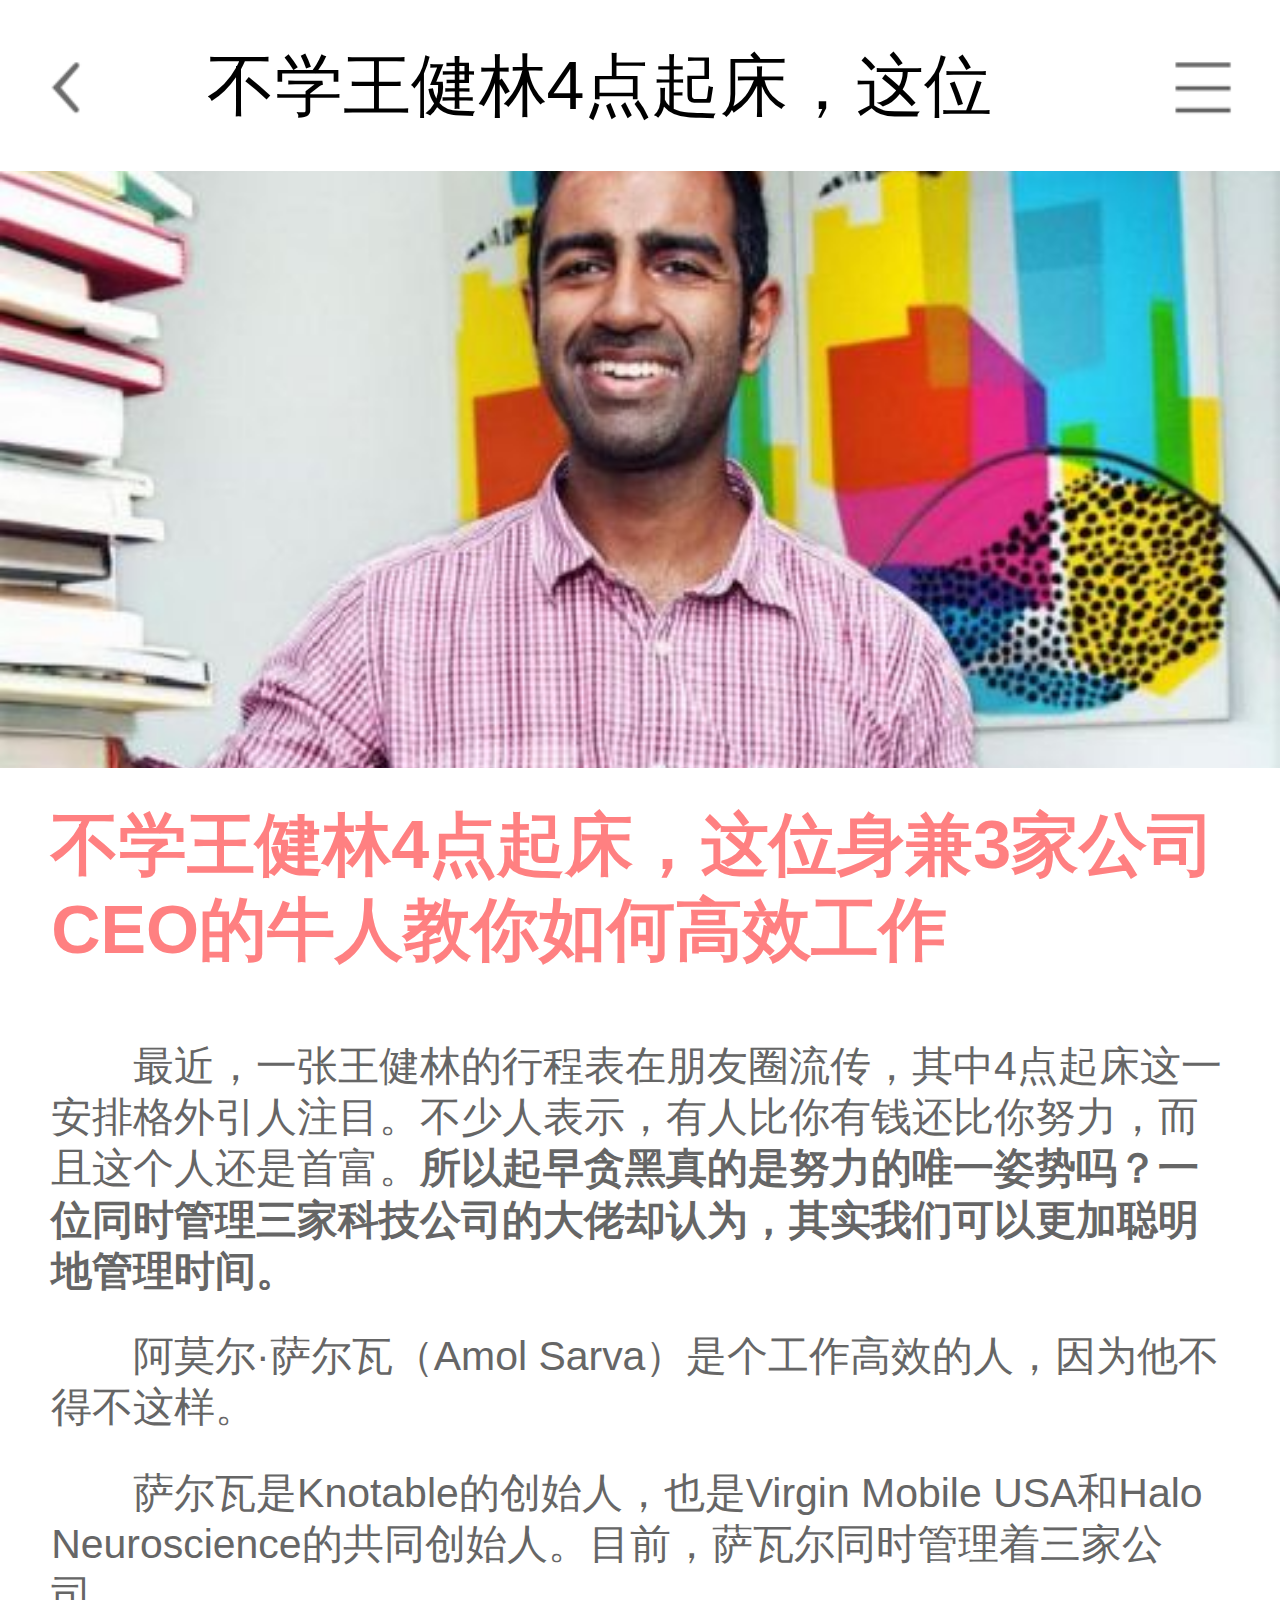
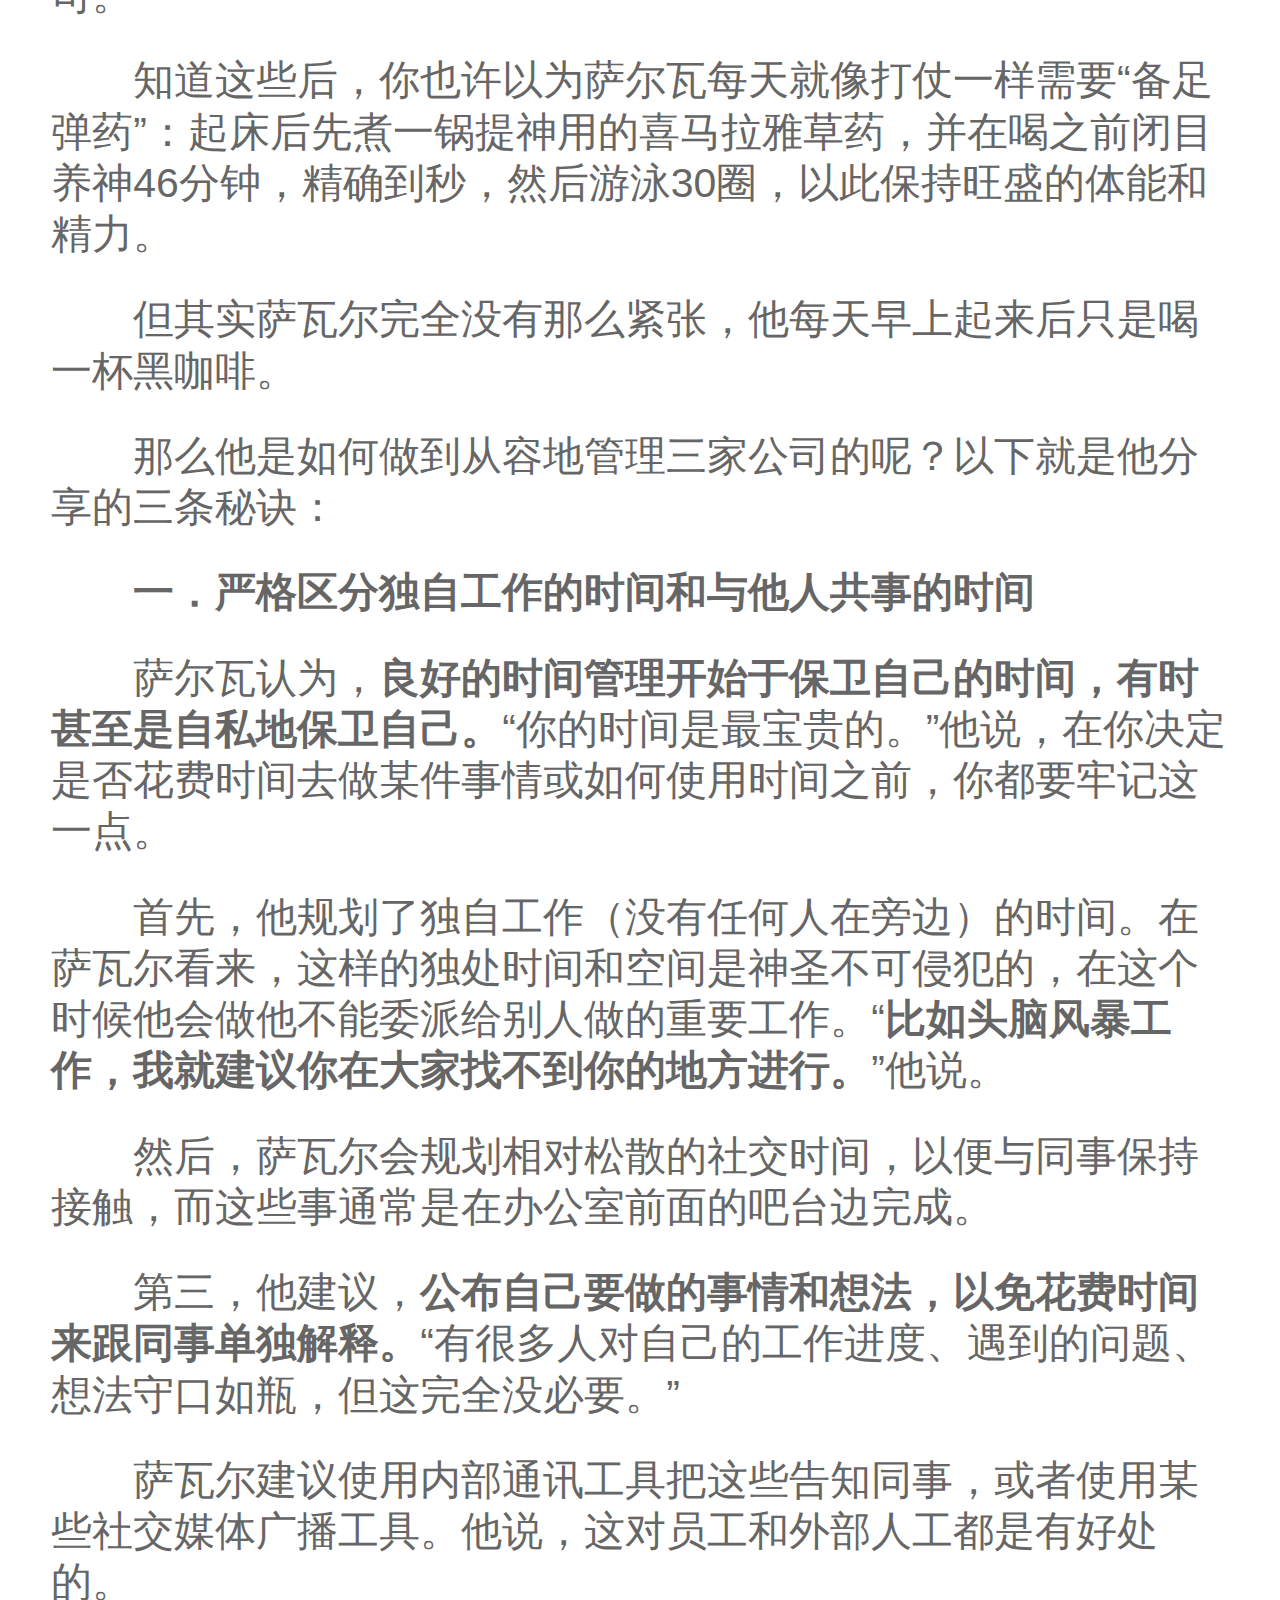
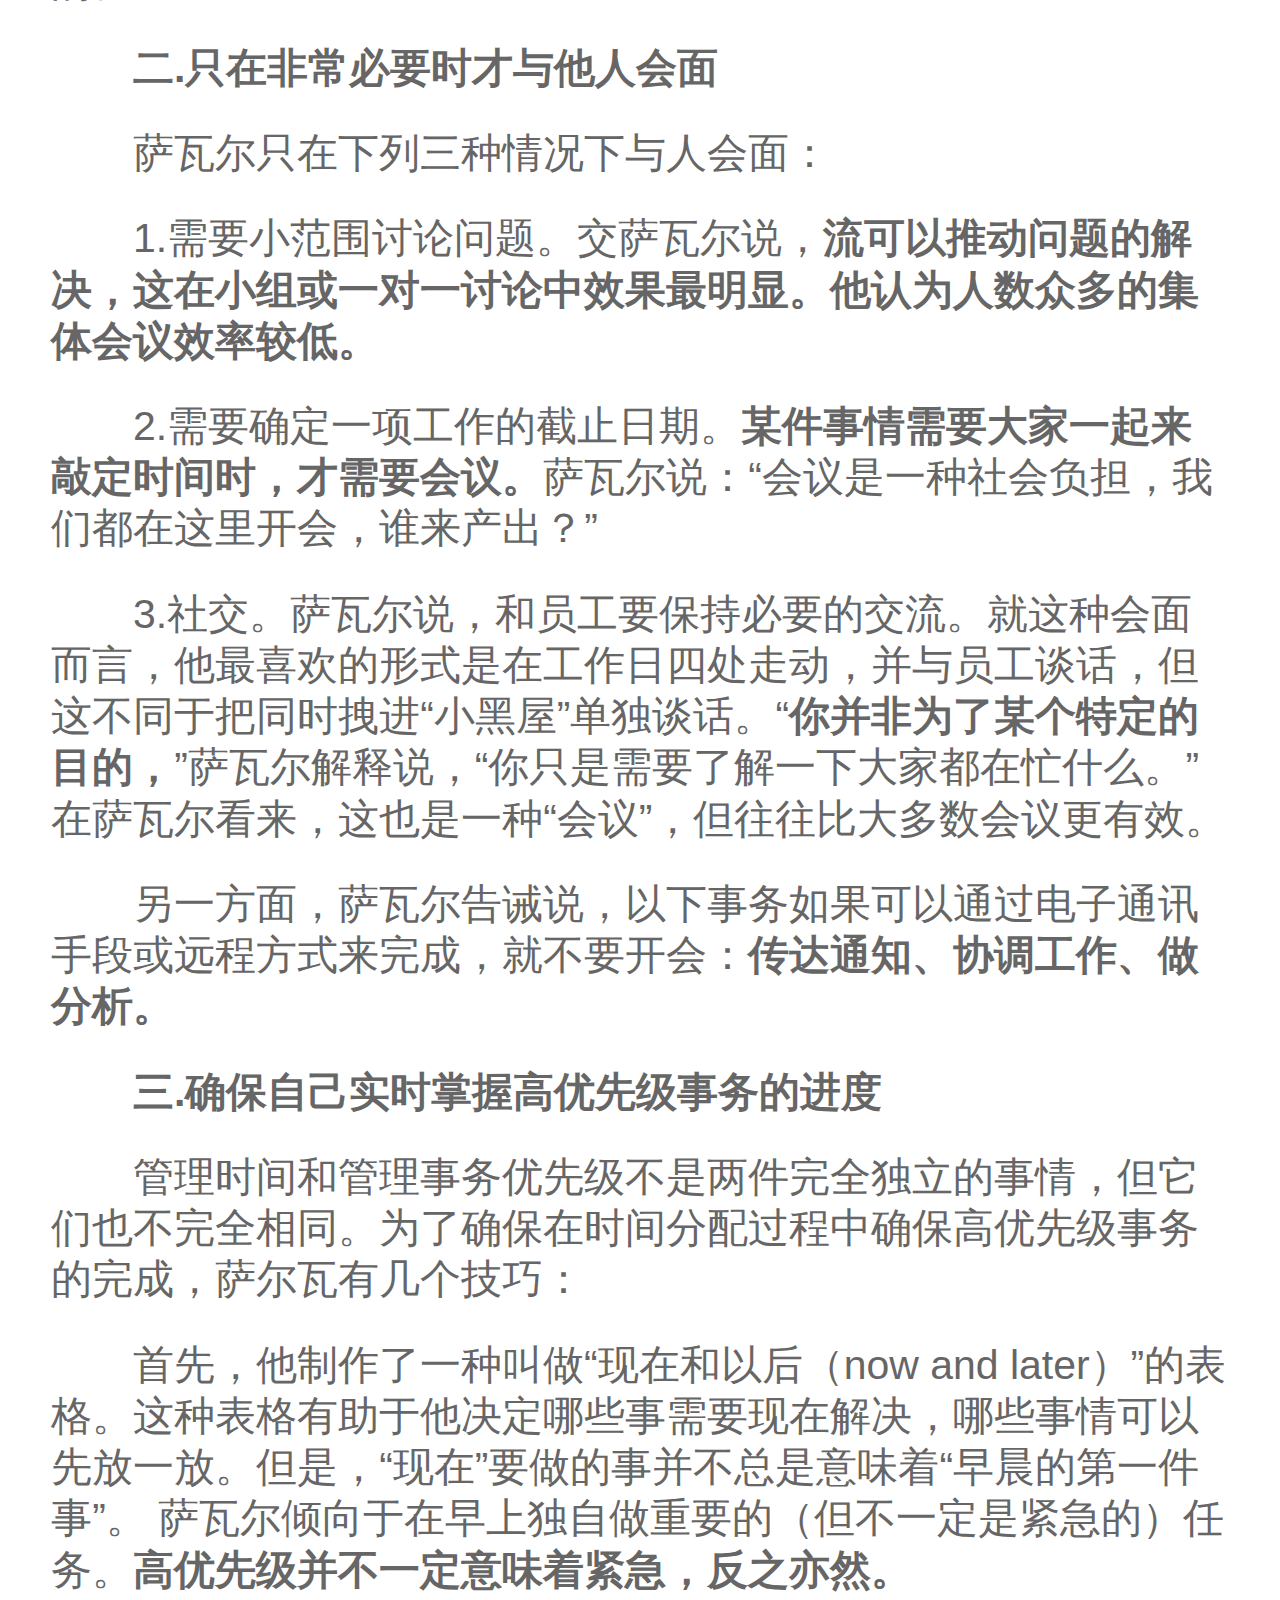
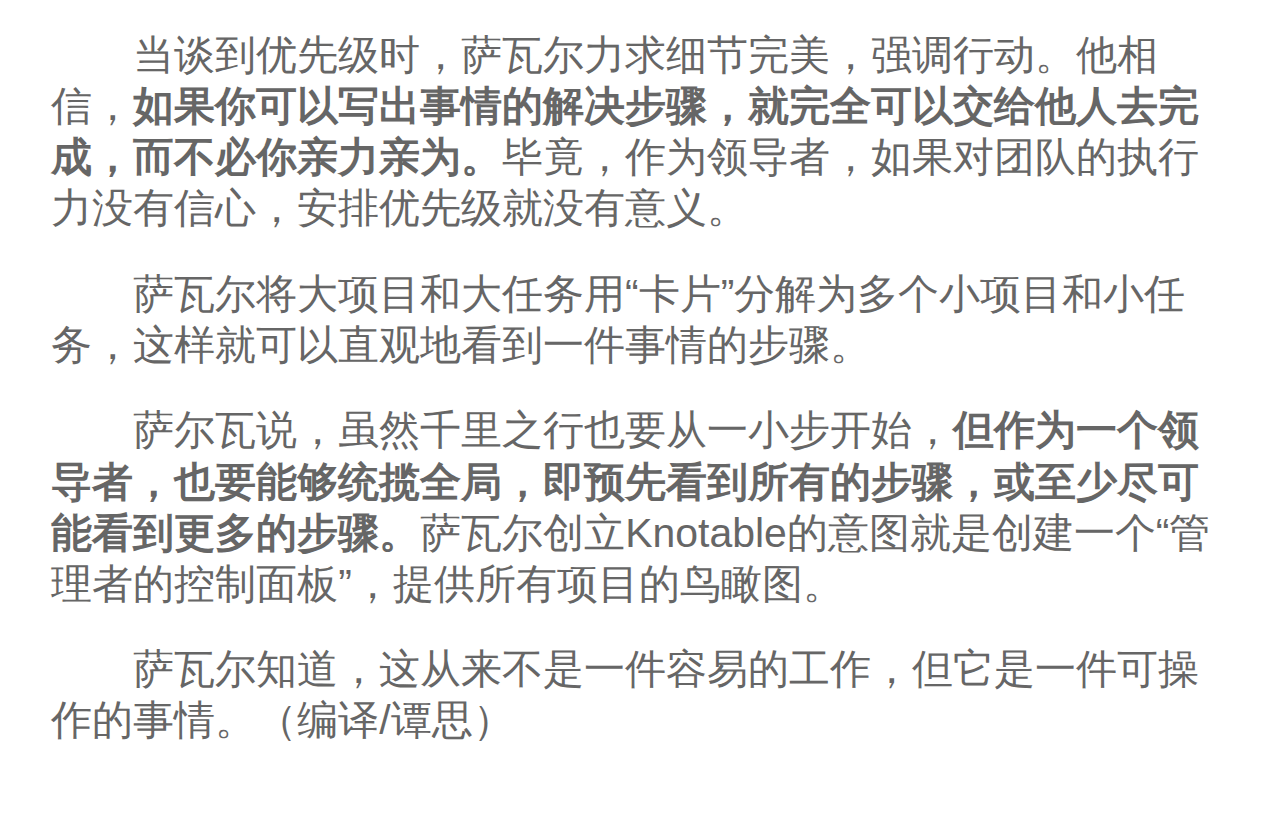
==== content.html @ 4c13432f "'news'" ====
<!DOCTYPE html>
<html lang="en">
<head>
    <meta charset="UTF-8">
    <meta name="viewport" content="initial-scale=1.0, maximum-scale=1.0, user-scalable=no" />
    <link rel="shortcut icon" href="img/favicon.png">
    <link rel="stylesheet" href="css/swiper.min.css">
    <link rel="stylesheet" href="css/animate.css">
    <link rel="stylesheet" href="css/index.css">
    <script src="js/jquery.js"></script>
    <script src="js/swiper.jquery.js"></script>
    <script src="js/swiper.animate1.0.2.min.js"></script>
    <script src="js/index.js"></script>
    <title>News-APP</title>
</head>
<body>
    <div class="content">
        <div class="title">
            <div class="back"><a href="news.html"></a></div>
            <p>不学王健林4点起床，这位身兼3家公司CEO的牛人教你如何高效工作</p>
            <div class="nav"></div>
        </div>
        <div class="img"></div>
        <div class="head">
            不学王健林4点起床，这位身兼3家公司CEO的牛人教你如何高效工作
        </div>
        <div class="word">
            <p>最近，一张王健林的行程表在朋友圈流传，其中4点起床这一安排格外引人注目。不少人表示，有人比你有钱还比你努力，而且这个人还是首富。<b>所以起早贪黑真的是努力的唯一姿势吗？一位同时管理三家科技公司的大佬却认为，其实我们可以更加聪明地管理时间。</b></p>
            <p>阿莫尔·萨尔瓦（Amol Sarva）是个工作高效的人，因为他不得不这样。</p>
            <p>萨尔瓦是Knotable的创始人，也是Virgin Mobile USA和Halo Neuroscience的共同创始人。目前，萨瓦尔同时管理着三家公司。</p>
            <p>知道这些后，你也许以为萨尔瓦每天就像打仗一样需要“备足弹药”：起床后先煮一锅提神用的喜马拉雅草药，并在喝之前闭目养神46分钟，精确到秒，然后游泳30圈，以此保持旺盛的体能和精力。</p>
            <p>但其实萨瓦尔完全没有那么紧张，他每天早上起来后只是喝一杯黑咖啡。</p>
            <p>那么他是如何做到从容地管理三家公司的呢？以下就是他分享的三条秘诀：</p>
            <p><b>一．严格区分独自工作的时间和与他人共事的时间</b></p>
            <p>萨尔瓦认为，<b>良好的时间管理开始于保卫自己的时间，有时甚至是自私地保卫自己。</b>“你的时间是最宝贵的。”他说，在你决定是否花费时间去做某件事情或如何使用时间之前，你都要牢记这一点。</p>
            <p>首先，他规划了独自工作（没有任何人在旁边）的时间。在萨瓦尔看来，这样的独处时间和空间是神圣不可侵犯的，在这个时候他会做他不能委派给别人做的重要工作。“<b>比如头脑风暴工作，我就建议你在大家找不到你的地方进行。</b>”他说。</p>
            <p>然后，萨瓦尔会规划相对松散的社交时间，以便与同事保持接触，而这些事通常是在办公室前面的吧台边完成。</p>
            <p>第三，他建议，<b>公布自己要做的事情和想法，以免花费时间来跟同事单独解释。</b>“有很多人对自己的工作进度、遇到的问题、想法守口如瓶，但这完全没必要。”</p>
            <p>萨瓦尔建议使用内部通讯工具把这些告知同事，或者使用某些社交媒体广播工具。他说，这对员工和外部人工都是有好处的。</p>
            <p><b>二.只在非常必要时才与他人会面</b></p>
            <p>萨瓦尔只在下列三种情况下与人会面：</p>
            <p>1.需要小范围讨论问题。交萨瓦尔说，<b>流可以推动问题的解决，这在小组或一对一讨论中效果最明显。他认为人数众多的集体会议效率较低。</b></p>
            <p>2.需要确定一项工作的截止日期。<b>某件事情需要大家一起来敲定时间时，才需要会议。</b>萨瓦尔说：“会议是一种社会负担，我们都在这里开会，谁来产出？”</p>
            <p>3.社交。萨瓦尔说，和员工要保持必要的交流。就这种会面而言，他最喜欢的形式是在工作日四处走动，并与员工谈话，但这不同于把同时拽进“小黑屋”单独谈话。“<b>你并非为了某个特定的目的，</b>”萨瓦尔解释说，“你只是需要了解一下大家都在忙什么。”在萨瓦尔看来，这也是一种“会议”，但往往比大多数会议更有效。</p>
            <p>另一方面，萨瓦尔告诫说，以下事务如果可以通过电子通讯手段或远程方式来完成，就不要开会：<b>传达通知、协调工作、做分析。</b></p>
            <p><b>三.确保自己实时掌握高优先级事务的进度</b></p>
            <p>管理时间和管理事务优先级不是两件完全独立的事情，但它们也不完全相同。为了确保在时间分配过程中确保高优先级事务的完成，萨尔瓦有几个技巧：</p>
            <p>首先，他制作了一种叫做“现在和以后（now and later）”的表格。这种表格有助于他决定哪些事需要现在解决，哪些事情可以先放一放。但是，“现在”要做的事并不总是意味着“早晨的第一件事”。 萨瓦尔倾向于在早上独自做重要的（但不一定是紧急的）任务。<b>高优先级并不一定意味着紧急，反之亦然。</b></p>
            <p>当谈到优先级时，萨瓦尔力求细节完美，强调行动。他相信，<b>如果你可以写出事情的解决步骤，就完全可以交给他人去完成，而不必你亲力亲为。</b>毕竟，作为领导者，如果对团队的执行力没有信心，安排优先级就没有意义。</p>
            <p>萨瓦尔将大项目和大任务用“卡片”分解为多个小项目和小任务，这样就可以直观地看到一件事情的步骤。</p>
            <p>萨尔瓦说，虽然千里之行也要从一小步开始，<b>但作为一个领导者，也要能够统揽全局，即预先看到所有的步骤，或至少尽可能看到更多的步骤。</b>萨瓦尔创立Knotable的意图就是创建一个“管理者的控制面板”，提供所有项目的鸟瞰图。</p>
            <p>萨瓦尔知道，这从来不是一件容易的工作，但它是一件可操作的事情。（编译/谭思）</p>
        </div>
    </div>
</body>
</html>
---- css/index.css ----
* {
  margin: 0;
  padding: 0;
  list-style: none;
  box-sizing: border-box;
  font-family: Helvetica; }

a {
  text-decoration: none;
  color: #ffffff; }

img {
  border: none; }

html, body {
  width: 100%;
  height: 100%; }

.swiper-container {
  width: 100%;
  height: 100%; }

.swiper-wrapper .swiper-slide:nth-child(1) {
  background-image: url("../img/flash/back1.png");
  background-size: cover;
  background-repeat: no-repeat; }
  .swiper-wrapper .swiper-slide:nth-child(1) .bg11 {
    width: 6.7rem;
    height: 7rem;
    margin: 2.8rem auto 0;
    background-image: url("../img/flash/11.png");
    background-size: cover;
    background-repeat: no-repeat; }

.swiper-wrapper .swiper-slide:nth-child(2) {
  background-image: url("../img/flash/back2.png");
  background-size: cover;
  background-repeat: no-repeat; }
  .swiper-wrapper .swiper-slide:nth-child(2) .bg11 {
    width: 6.9rem;
    height: 6.9rem;
    margin: 2.8rem auto 0;
    background-image: url("../img/flash/22.png");
    background-size: cover;
    background-repeat: no-repeat; }

.swiper-wrapper .swiper-slide:nth-child(3) {
  background-image: url("../img/flash/back3.png");
  background-size: cover;
  background-repeat: no-repeat; }
  .swiper-wrapper .swiper-slide:nth-child(3) .bg11 {
    width: 6.9rem;
    height: 6.9rem;
    margin: 2.8rem auto 0;
    background-image: url("../img/flash/33.png");
    background-size: cover;
    background-repeat: no-repeat; }

.swiper-wrapper .swiper-slide:nth-child(4) {
  background-image: url("../img/flash/back4.png");
  background-size: cover;
  background-repeat: no-repeat; }
  .swiper-wrapper .swiper-slide:nth-child(4) .bg11 {
    width: 6.9rem;
    height: 6.9rem;
    margin: 2.8rem auto 0;
    background-image: url("../img/flash/44.png");
    background-size: cover;
    background-repeat: no-repeat; }

.swiper-wrapper .swiper-slide:nth-child(5) {
  background-image: url("../img/flash/back5.png");
  background-size: cover;
  background-repeat: no-repeat; }
  .swiper-wrapper .swiper-slide:nth-child(5) .bg11 {
    width: 6.3rem;
    height: 5.9rem;
    margin: 1.8rem auto 0;
    background-image: url("../img/flash/55.png");
    background-size: cover;
    background-repeat: no-repeat; }
  .swiper-wrapper .swiper-slide:nth-child(5) .word {
    width: 3.1rem;
    height: 1.1rem;
    margin: 2.5rem auto 0;
    background-image: url("../img/flash/login.png");
    background-size: cover;
    background-repeat: no-repeat; }
    .swiper-wrapper .swiper-slide:nth-child(5) .word a {
      width: 100%;
      height: 100%;
      display: block; }

.swiper-wrapper .swiper-slide .word {
  width: 100%;
  height: 1.5rem;
  margin: 0.7rem auto 0;
  display: flex;
  font-size: 0.6rem;
  font-weight: bolder;
  font-style: italic;
  color: #ffffff;
  justify-content: space-around; }
  .swiper-wrapper .swiper-slide .word .word1 {
    align-self: flex-start; }
  .swiper-wrapper .swiper-slide .word .word2 {
    align-self: flex-end; }

.login {
  width: 100%;
  height: 100%;
  position: absolute;
  background-image: url("../img/login/login.png");
  background-size: cover;
  background-repeat: no-repeat; }
  .login .input {
    width: 4.6rem;
    height: 2.2rem;
    margin: 5.6rem auto 0; }
    .login .input input {
      font-size: 0.4rem;
      color: #ffffff;
      text-align: center;
      line-height: 0.8rem;
      border: none;
      outline: none;
      background-color: transparent; }
  .login a {
    display: block;
    width: 2.5rem;
    height: 1rem;
    margin: 0.5rem auto 0;
    background-image: url("../img/login/loginbtn.png");
    background-size: contain;
    background-repeat: no-repeat; }

.list {
  width: 100%;
  height: 100%;
  position: absolute;
  background-color: #efefef; }
  .list h2 {
    width: 100%;
    height: 1rem;
    background-color: #fafafa;
    border-bottom: 0.01rem solid #dcdcde;
    color: #000000;
    text-align: center;
    font-size: 0.5rem;
    line-height: 1rem; }
  .list .input {
    width: 100%;
    height: 1rem;
    display: flex;
    justify-content: space-around;
    align-items: center; }
    .list .input .search {
      width: 6.3rem;
      height: 0.75rem;
      background-color: #ffffff;
      border-radius: 0.1rem;
      display: flex;
      justify-content: flex-start;
      align-items: center; }
      .list .input .search .magnifier {
        width: 0.4rem;
        height: 0.4rem;
        margin-left: 0.1rem;
        background-image: url("../img/list/magnifier.png");
        background-size: cover;
        background-repeat: no-repeat;
        cursor: pointer; }
      .list .input .search input {
        width: 92%;
        font-size: 0.3rem;
        line-height: 0.75rem;
        border: none;
        outline: none;
        background-color: transparent; }
    .list .input .cancel {
      width: 0.4rem;
      height: 0.4rem;
      background-image: url("../img/list/cancel.png");
      background-size: cover;
      background-repeat: no-repeat;
      cursor: pointer; }
  .list .new {
    width: 100%;
    display: flex;
    justify-content: space-between;
    flex-wrap: wrap;
    align-content: center; }
    .list .new div {
      width: 3.66rem;
      height: 3.66rem;
      margin-bottom: 0.15rem; }
      .list .new div a {
        display: block;
        width: 100%;
        height: 100%; }
    .list .new .news1 {
      background-image: url("../img/list/1.png");
      background-size: cover;
      background-repeat: no-repeat; }
    .list .new .news2 {
      background-image: url("../img/list/2.png");
      background-size: cover;
      background-repeat: no-repeat; }
    .list .new .news3 {
      background-image: url("../img/list/3.png");
      background-size: cover;
      background-repeat: no-repeat; }
    .list .new .news4 {
      background-image: url("../img/list/4.png");
      background-size: cover;
      background-repeat: no-repeat; }
    .list .new .news5 {
      background-image: url("../img/list/5.png");
      background-size: cover;
      background-repeat: no-repeat; }
    .list .new .news6 {
      background-image: url("../img/list/6.png");
      background-size: cover;
      background-repeat: no-repeat; }

.news {
  width: 100%;
  position: absolute;
  background-color: #efefef; }
  .news .title {
    width: 100%;
    height: 1rem;
    background-color: #38373c;
    display: flex;
    justify-content: space-between;
    align-items: center;
    padding: 0.2rem; }
    .news .title .back {
      width: 1.5rem;
      height: 0.6rem;
      background-image: url("../img/news/back.png");
      background-size: cover;
      background-position: center;
      background-repeat: no-repeat; }
      .news .title .back a {
        width: 100%;
        height: 100%;
        display: block; }
    .news .title p {
      font-size: 0.5rem;
      line-height: 1rem;
      color: #ffffff; }
    .news .title .nav {
      width: 0.7rem;
      height: 0.4rem;
      background-image: url("../img/news/nav.png");
      background-size: cover;
      background-position: center;
      background-repeat: no-repeat; }
  .news .newslist {
    width: 100%;
    display: flex;
    flex-wrap: wrap;
    justify-content: center;
    align-items: center;
    padding: 0.25rem 0; }
    .news .newslist .newsItem {
      width: 7rem;
      height: 3.5rem;
      background-color: #ffffff;
      border-radius: 0.1rem;
      margin-bottom: 0.25rem;
      padding-top: 0.1rem;
      display: flex;
      flex-wrap: wrap;
      justify-content: center;
      align-items: center;
      position: relative; }
      .news .newslist .newsItem a {
        position: absolute;
        width: 100%;
        height: 100%;
        display: block;
        z-index: 1; }
      .news .newslist .newsItem .img {
        width: 6.7rem;
        height: 2.7rem;
        position: relative;
        background-size: cover;
        background-position: center;
        background-repeat: no-repeat; }
        .news .newslist .newsItem .img .focus {
          height: 0.5rem;
          background-color: rgba(0, 0, 0, 0.8);
          color: #ffffff;
          font-size: 0.3rem;
          line-height: 0.5rem;
          position: absolute;
          right: 0;
          bottom: 0;
          padding: 0 0.2rem; }
      .news .newslist .newsItem .title {
        width: 100%;
        height: 0.5rem;
        padding: 0 0.2rem;
        display: flex;
        justify-content: space-between;
        align-items: center;
        flex-wrap: wrap;
        background-color: #ffffff; }
        .news .newslist .newsItem .title h3 {
          width: 90%;
          height: 0.5rem;
          line-height: 0.5rem;
          font-size: 0.3rem;
          color: #8f8f8f;
          font-weight: bold;
          overflow: hidden;
          align-self: center; }
        .news .newslist .newsItem .title .more {
          width: 0.3rem;
          height: 0.3rem;
          background-image: url("../img/news/more.png");
          background-size: cover;
          background-position: center;
          background-repeat: no-repeat; }
    .news .newslist .newsItem:nth-child(1) .img {
      background-image: url("../img/news/news1.png"); }
    .news .newslist .newsItem:nth-child(2) .img {
      background-image: url("../img/news/news2.png"); }
    .news .newslist .newsItem:nth-child(3) .img {
      background-image: url("../img/news/news3.png"); }
    .news .newslist .newsItem:nth-child(4) .img {
      background-image: url("../img/news/news4.jpg"); }

.content {
  width: 100%;
  position: absolute; }
  .content .title {
    width: 100%;
    height: 1rem;
    background-color: #ffffff;
    display: flex;
    justify-content: space-between;
    align-items: center;
    padding: 0.2rem; }
    .content .title .back {
      width: 0.45rem;
      height: 0.45rem;
      background-image: url("../img/contents/back.png");
      background-size: cover;
      background-position: center;
      background-repeat: no-repeat; }
      .content .title .back a {
        width: 100%;
        height: 100%;
        display: block; }
    .content .title p {
      width: 5rem;
      height: 1rem;
      font-size: 0.4rem;
      line-height: 1rem;
      color: #000000;
      overflow: hidden; }
    .content .title .nav {
      width: 0.53rem;
      height: 0.45rem;
      background-image: url("../img/contents/nav.png");
      background-size: cover;
      background-position: center;
      background-repeat: no-repeat; }
  .content .img {
    width: 100%;
    height: 3.5rem;
    background-image: url("../img/contents/title.jpg");
    background-size: cover;
    background-position: center;
    background-repeat: no-repeat; }
  .content .head {
    width: 100%;
    height: 1.4rem;
    padding: 0.2rem 0.3rem;
    line-height: 0.5rem;
    color: #ff8081;
    font-size: 0.4rem;
    font-weight: bolder;
    overflow: hidden; }
  .content .word {
    width: 100%;
    padding: 0.2rem 0.3rem;
    line-height: 0.3rem;
    color: #666666;
    font-size: 0.24rem; }
    .content .word p {
      text-indent: 2em;
      margin-bottom: 0.2rem; }
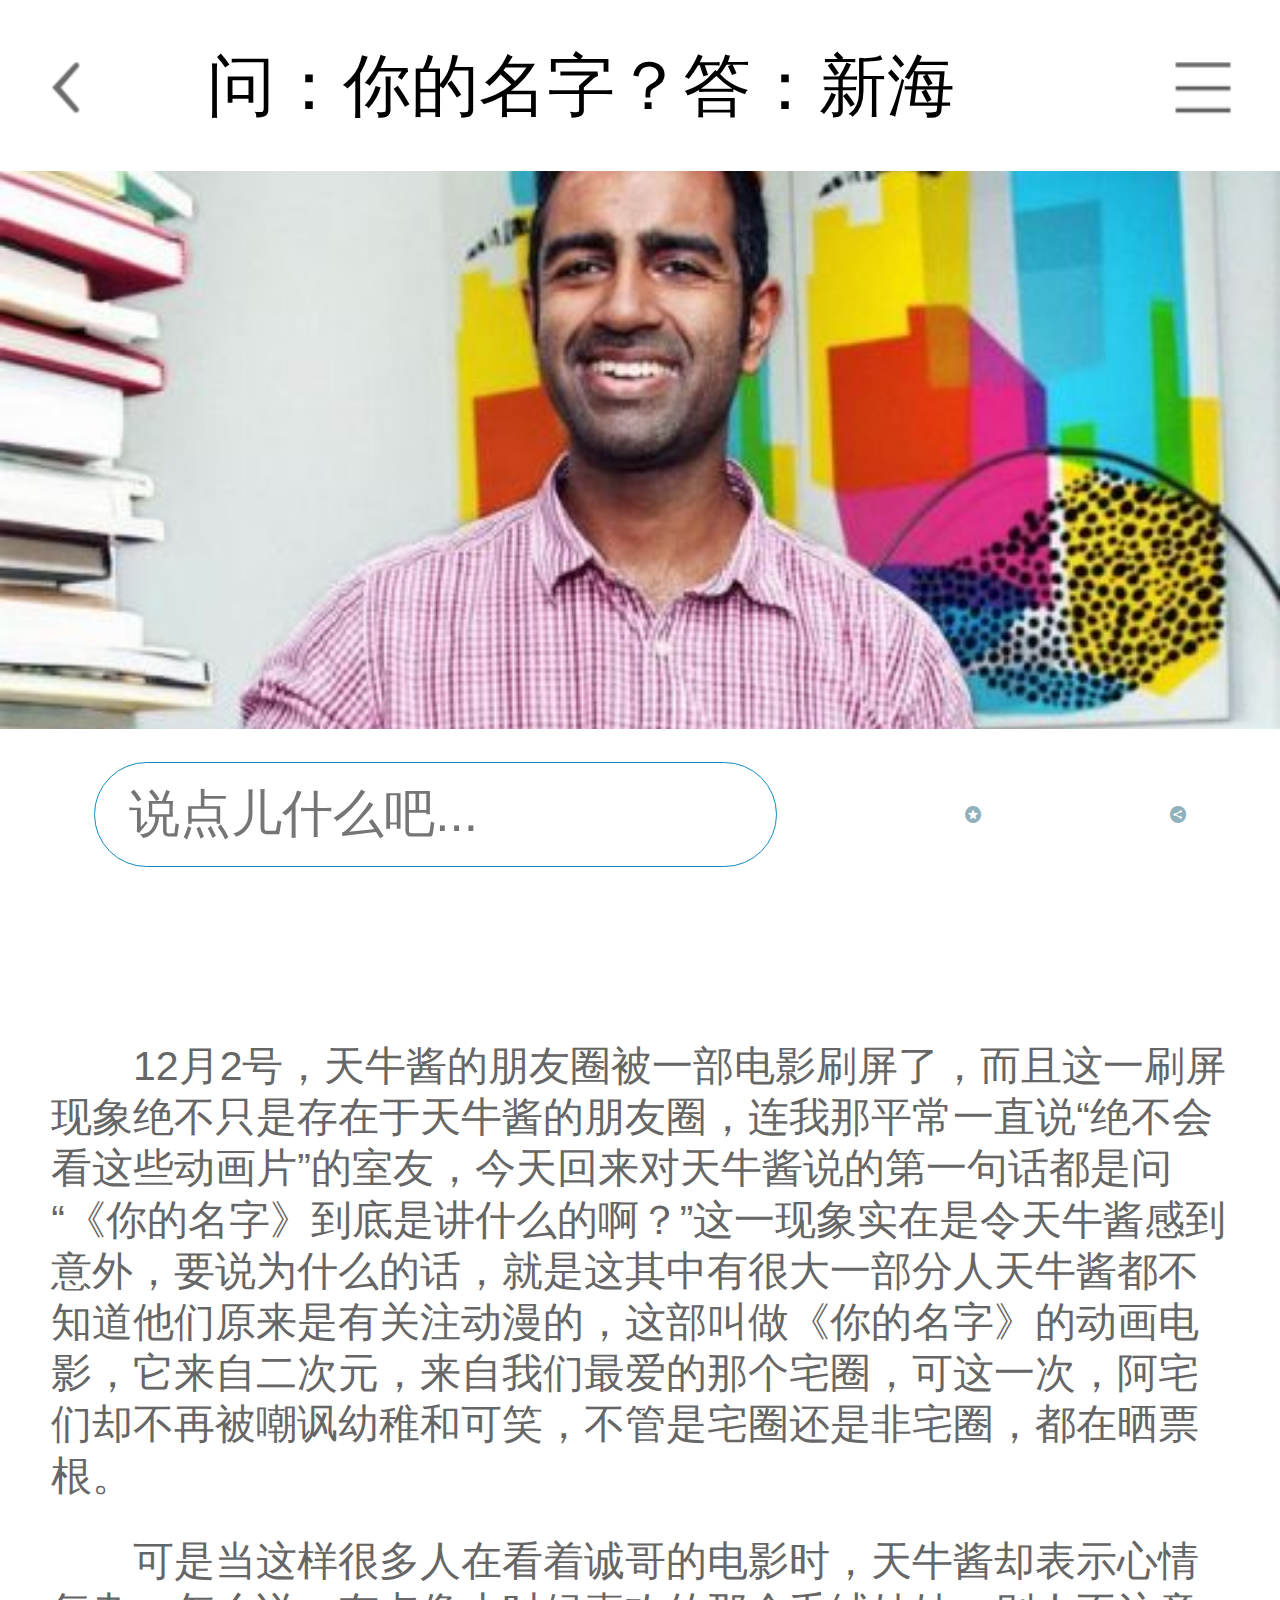
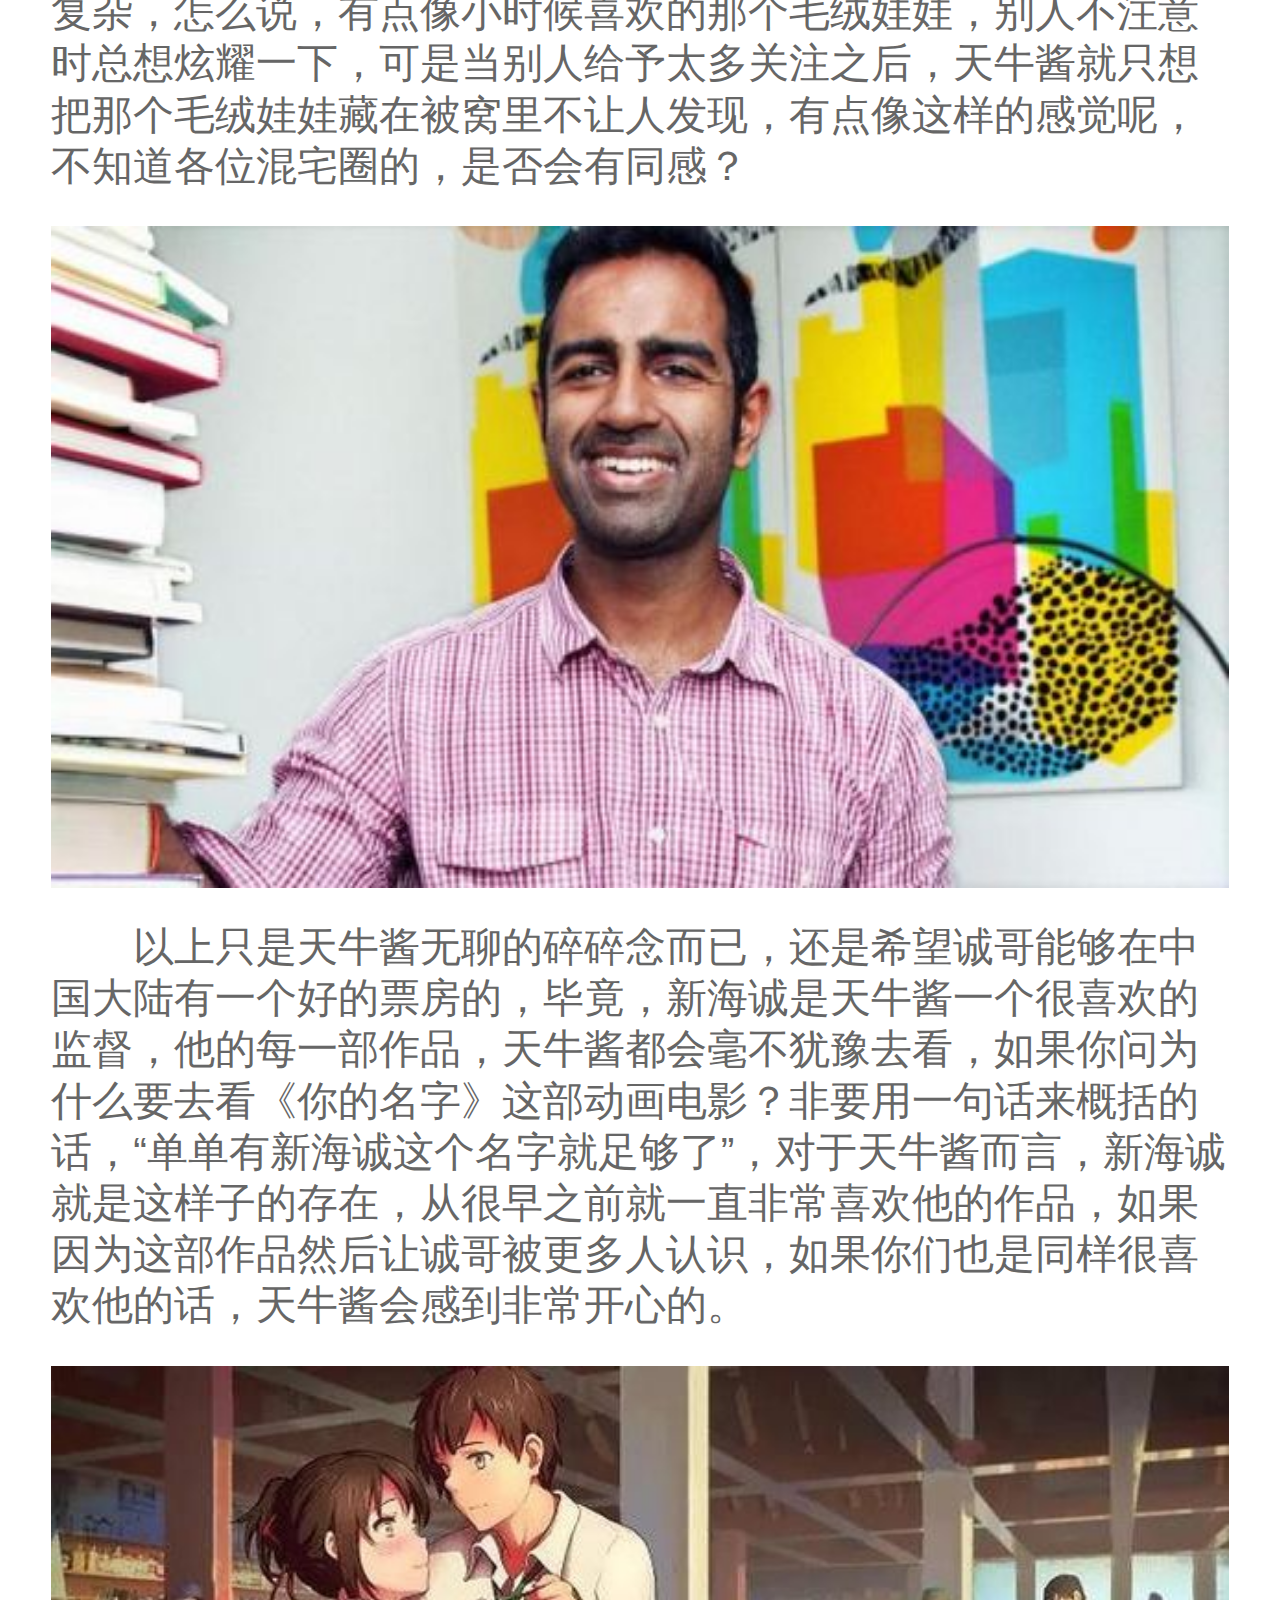
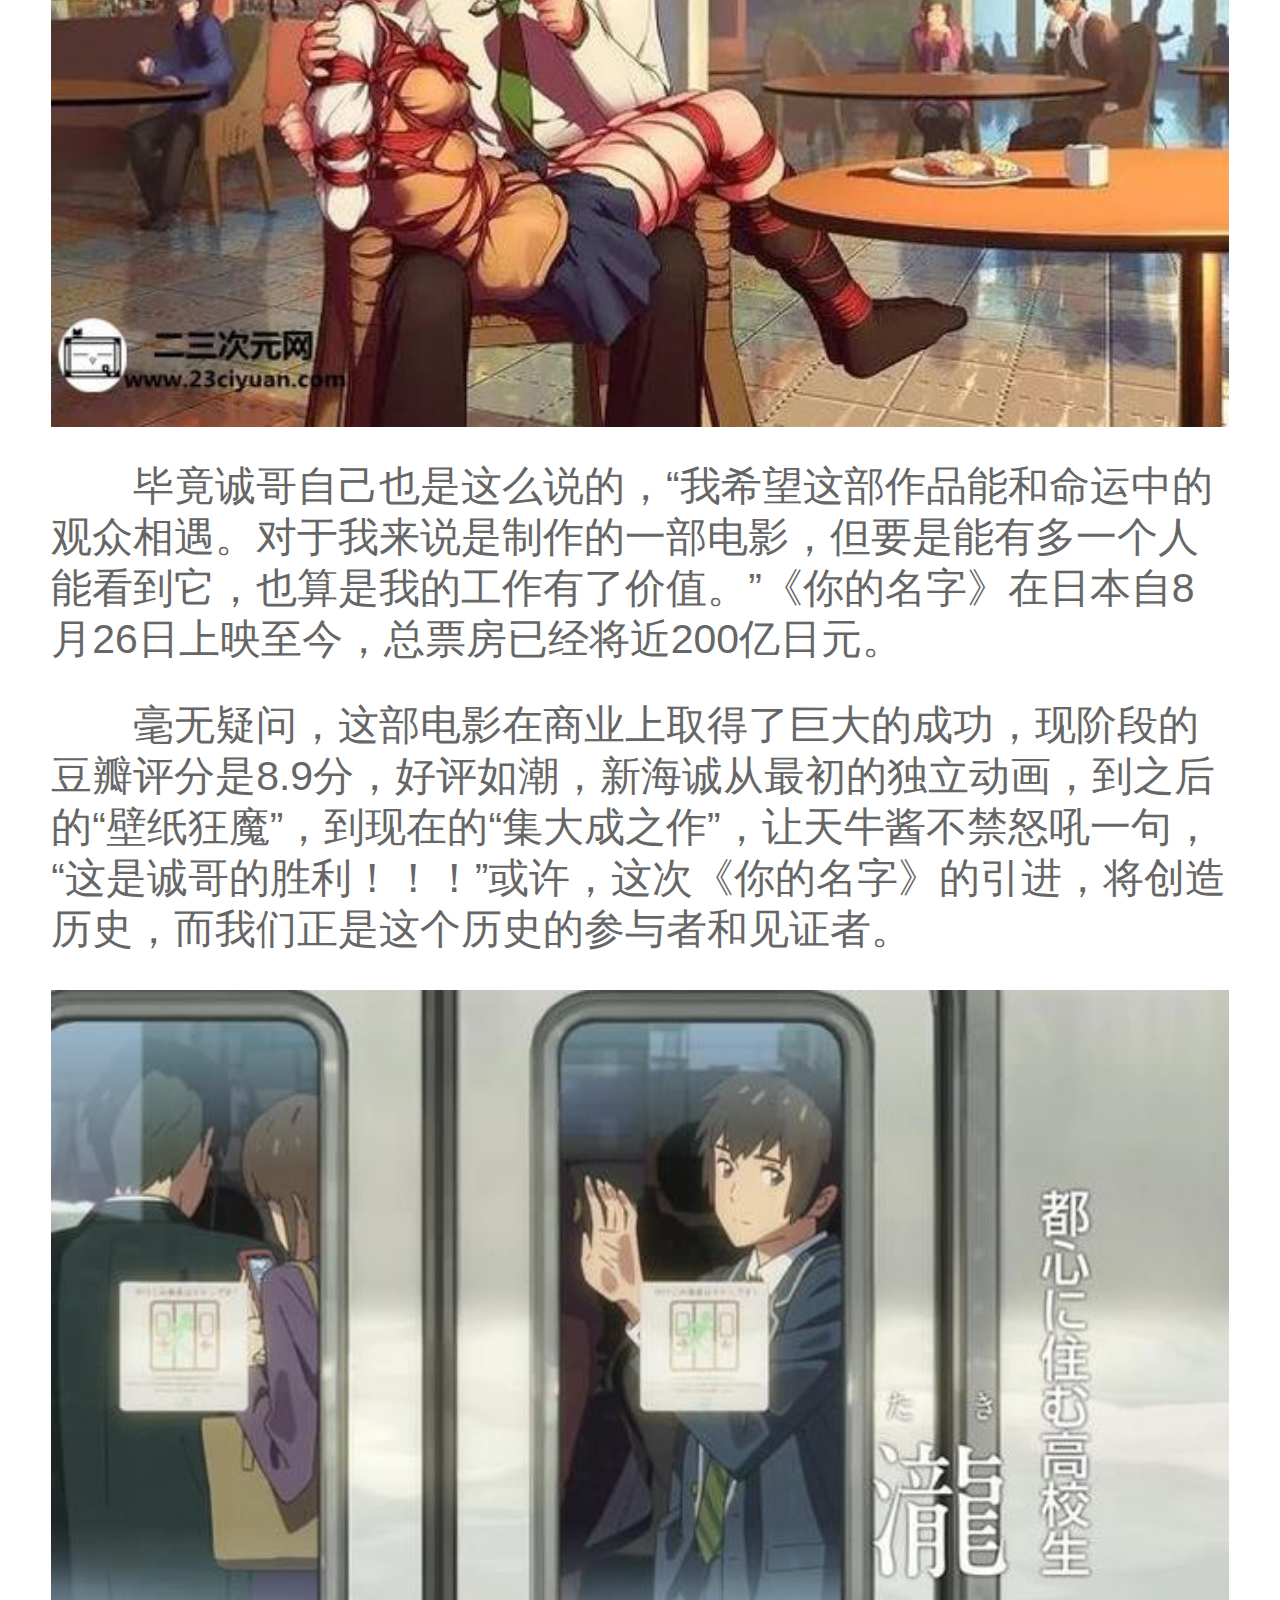
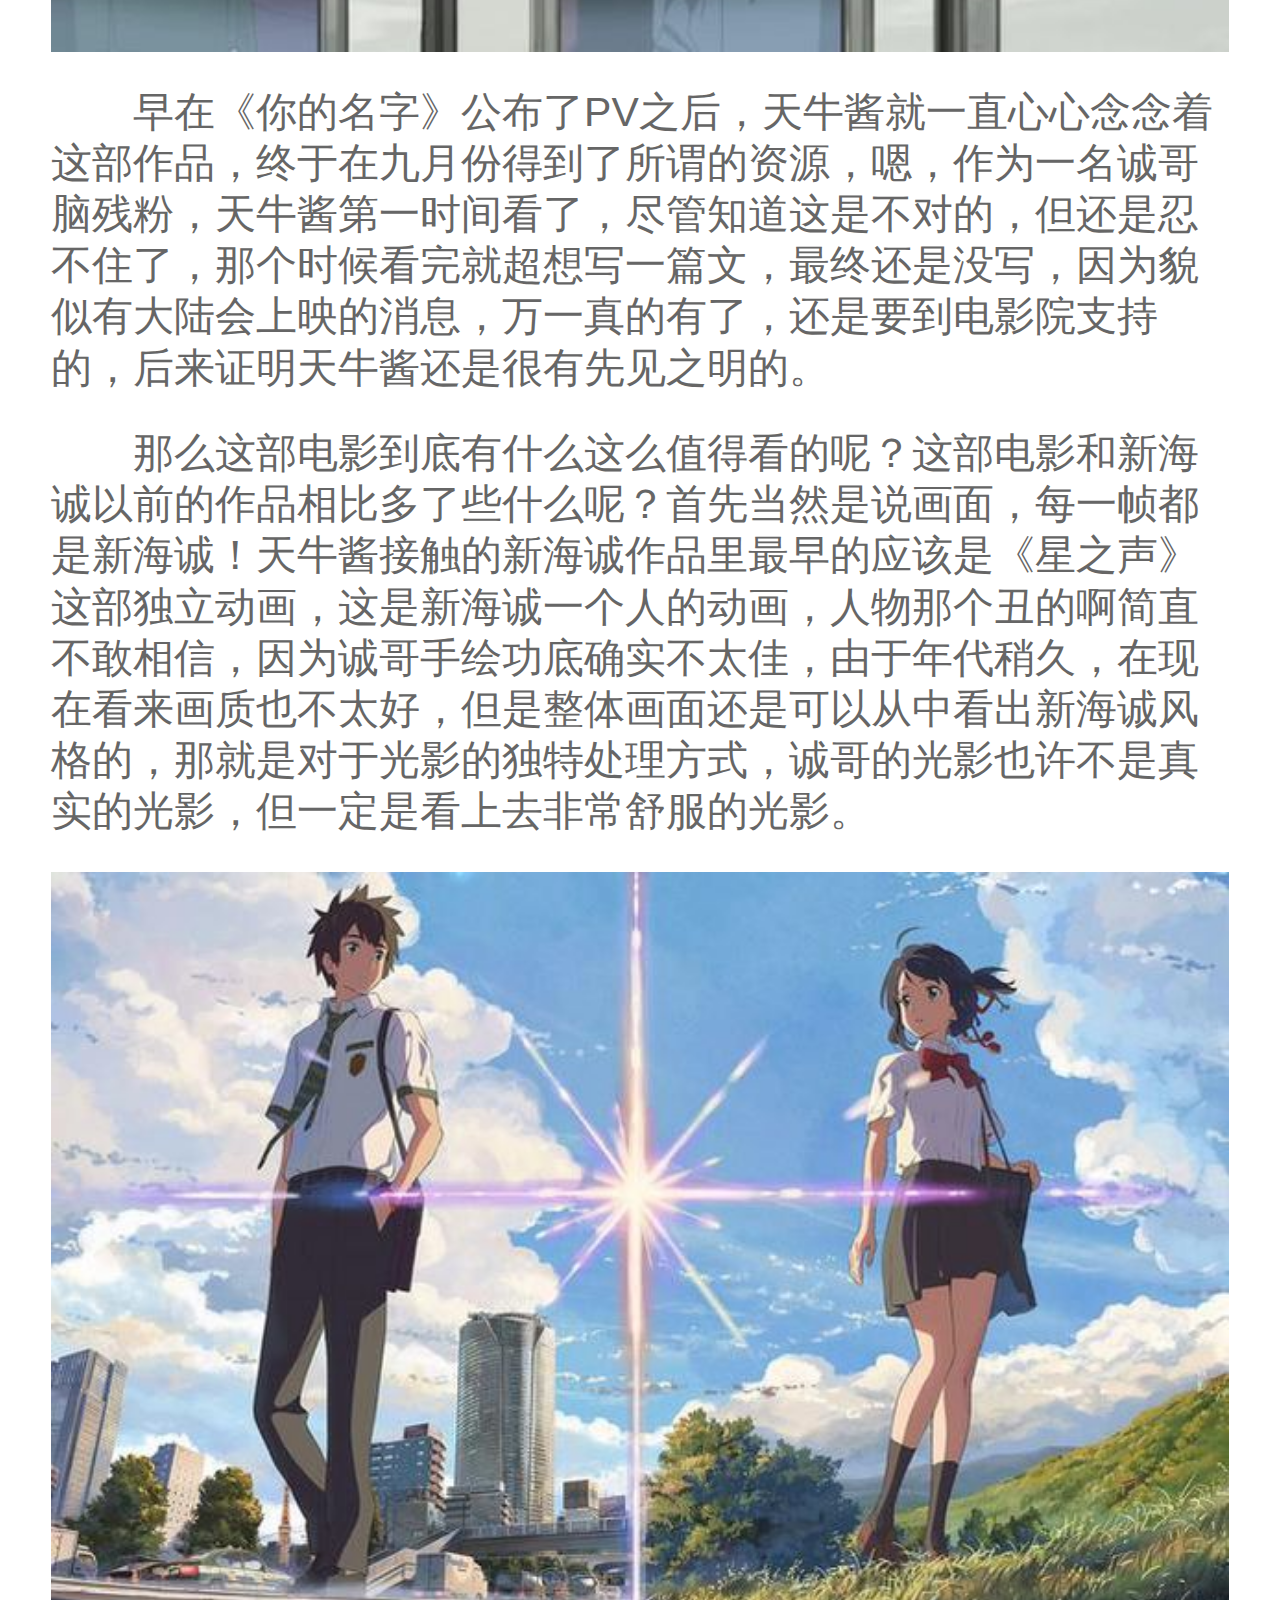
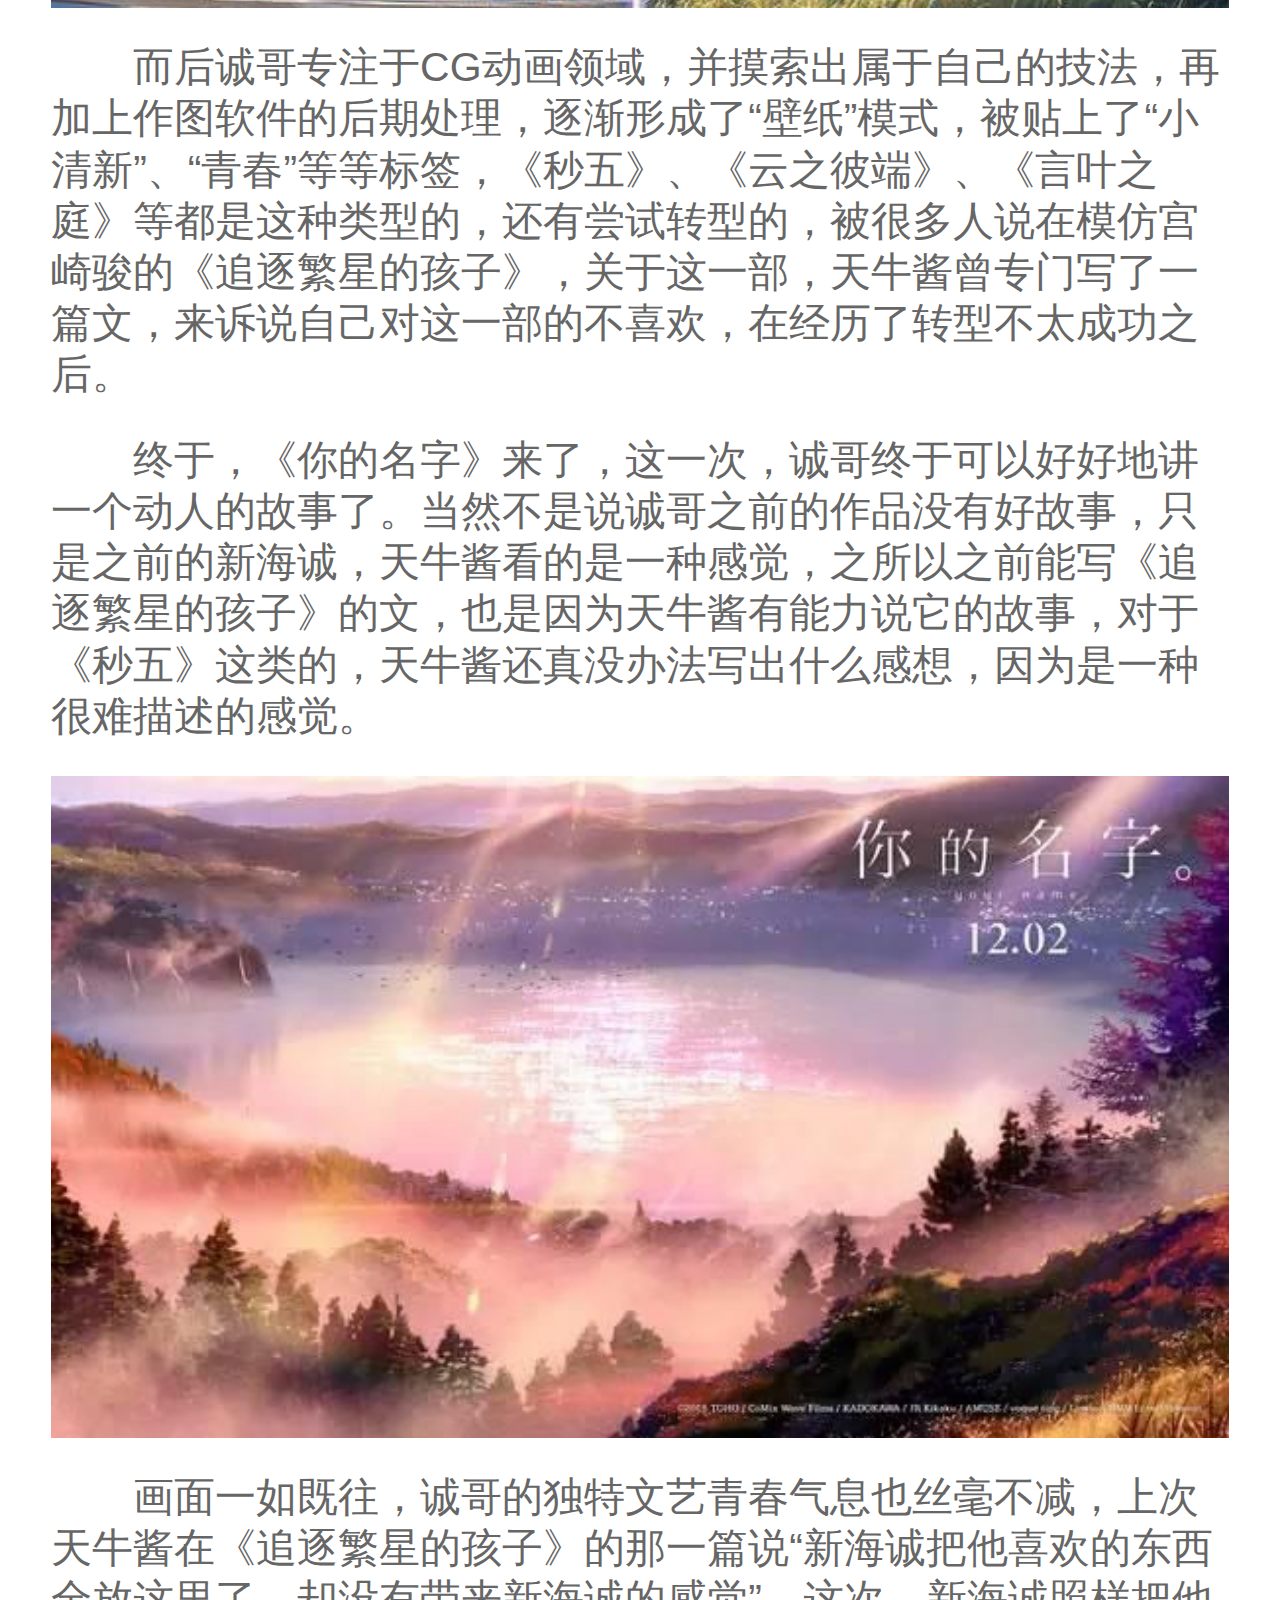
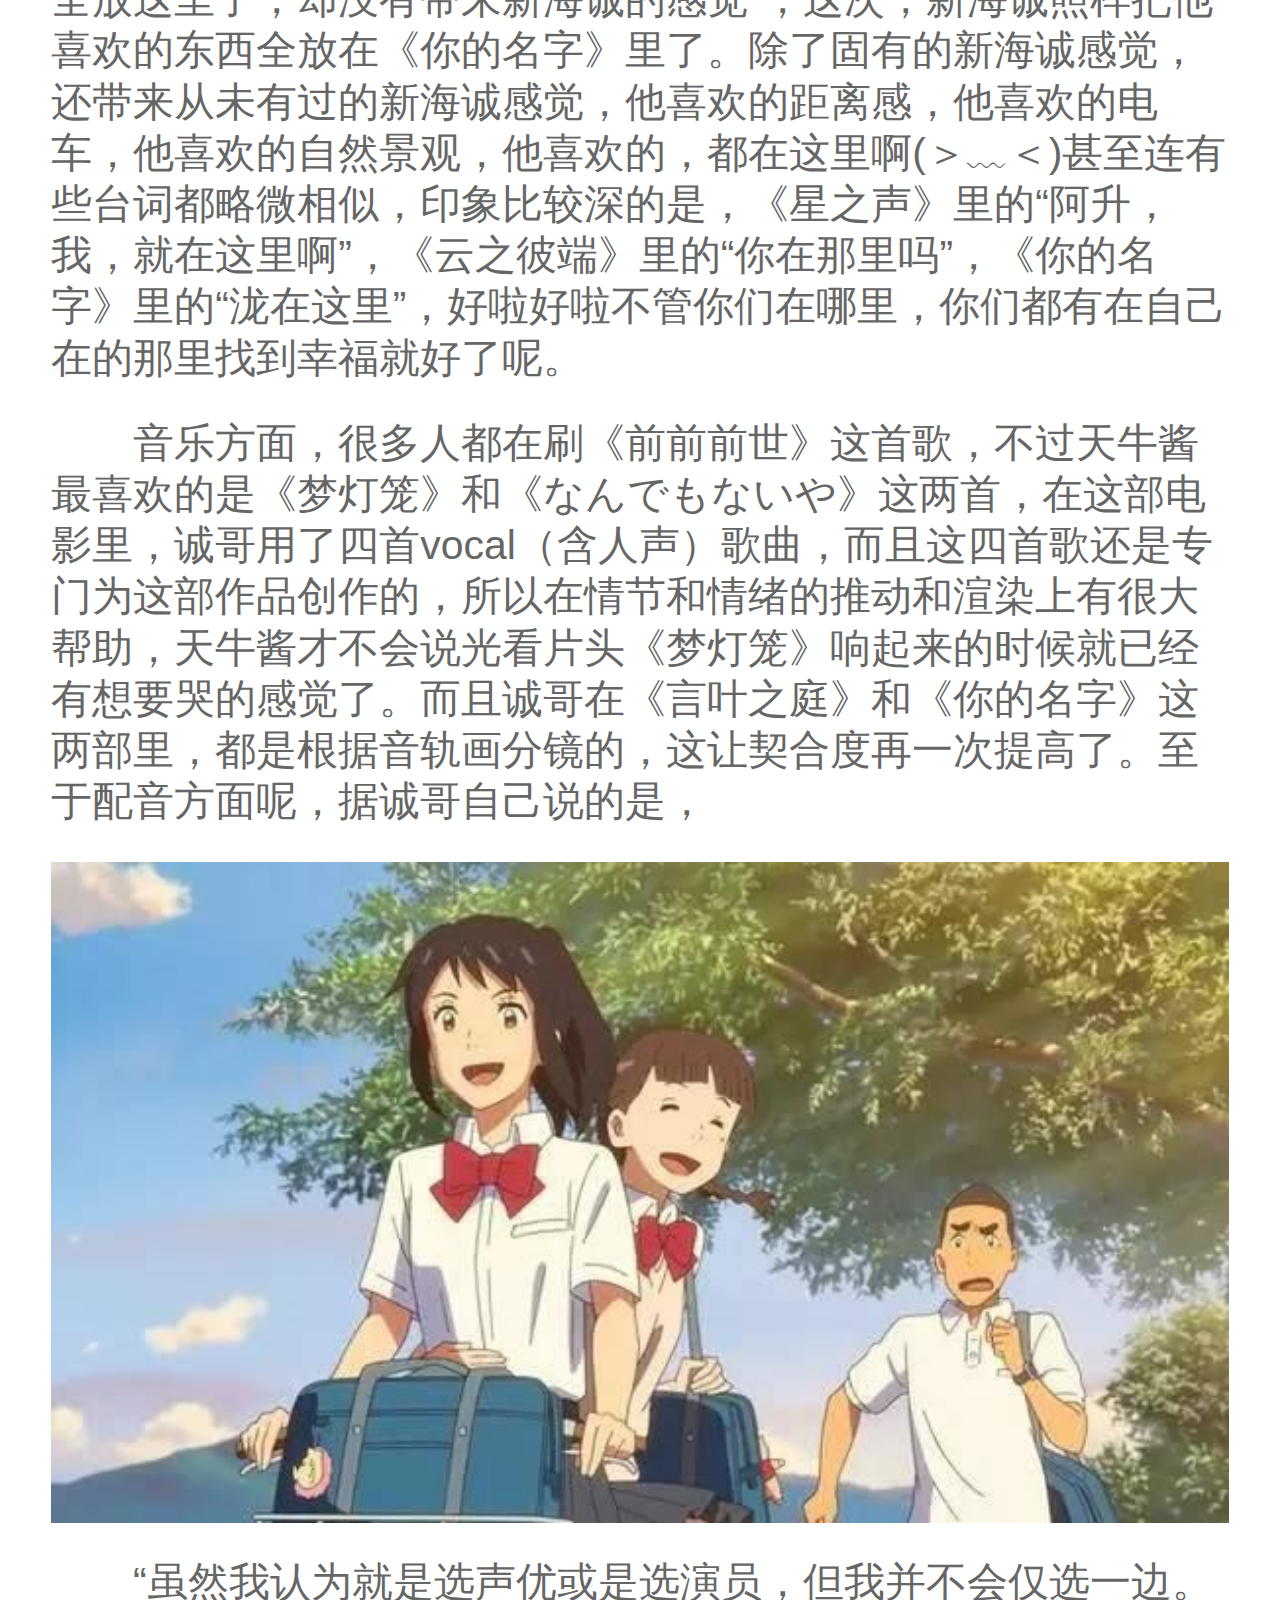
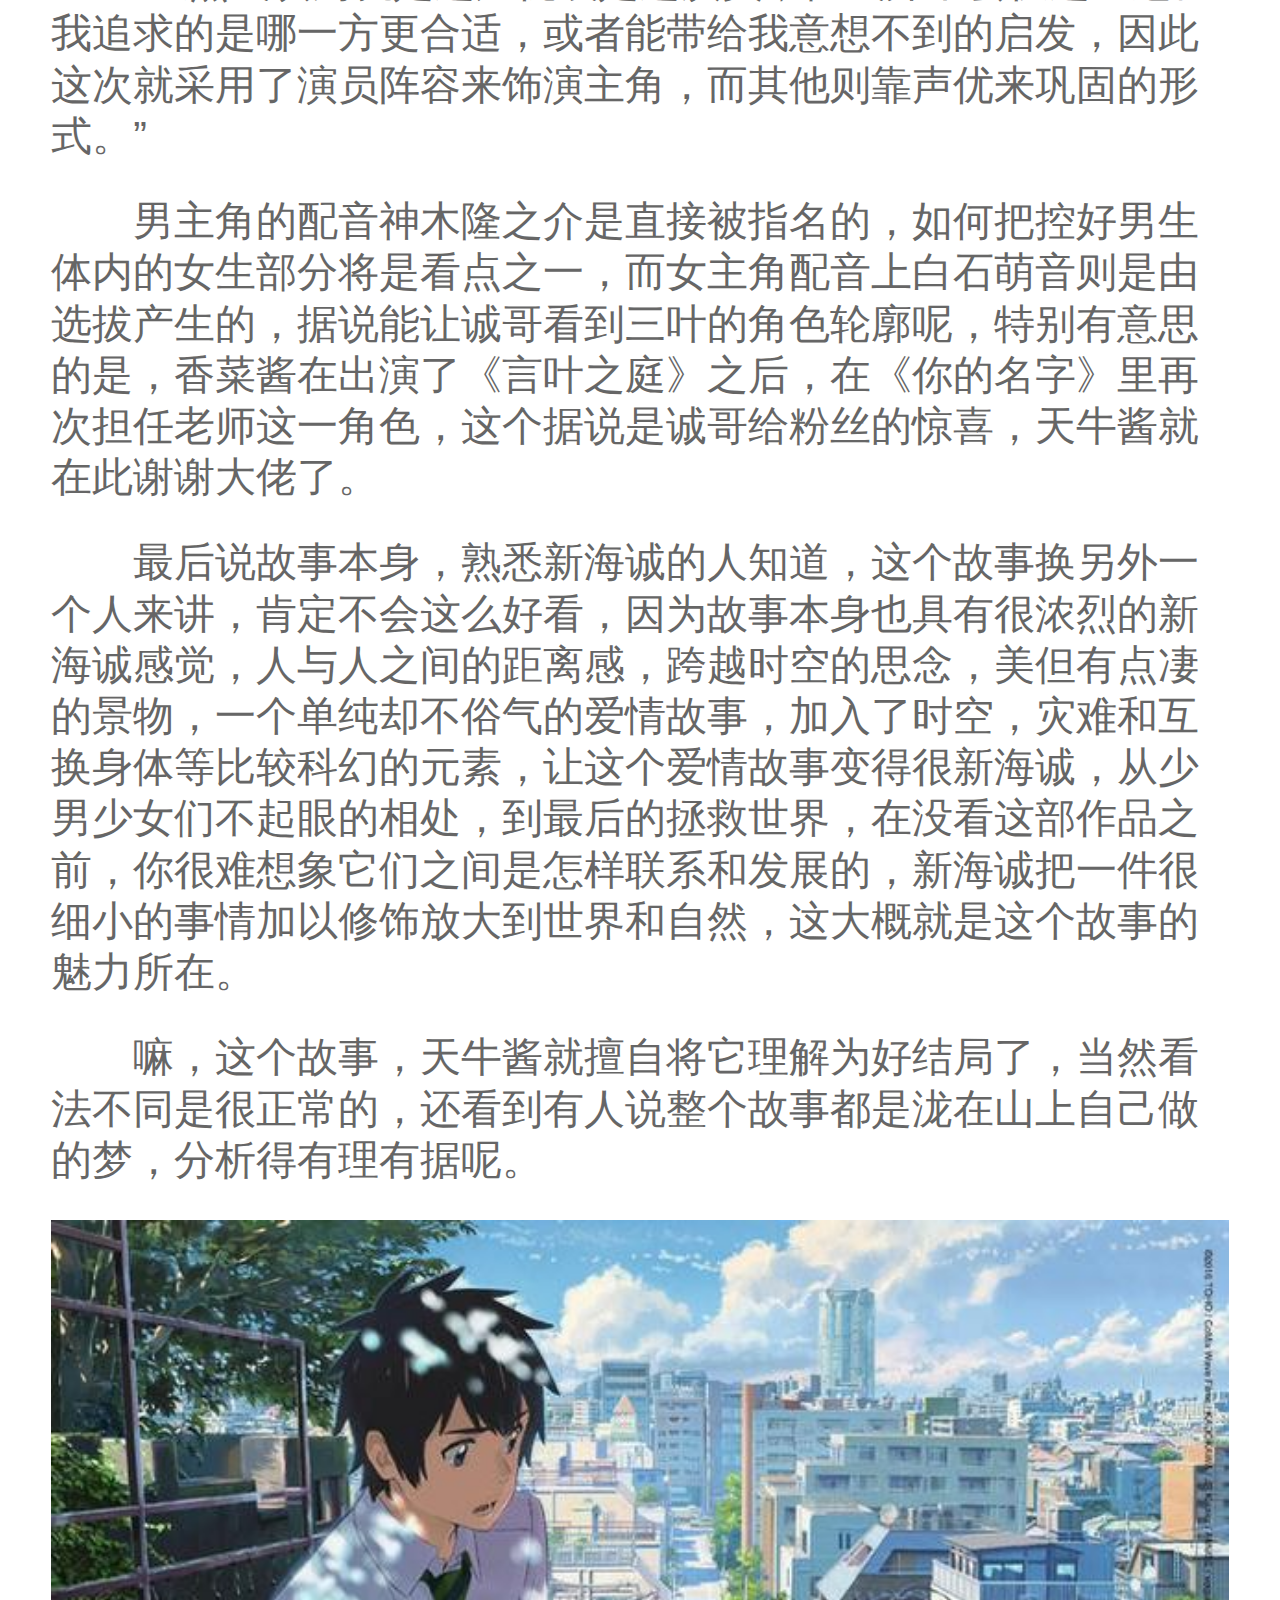
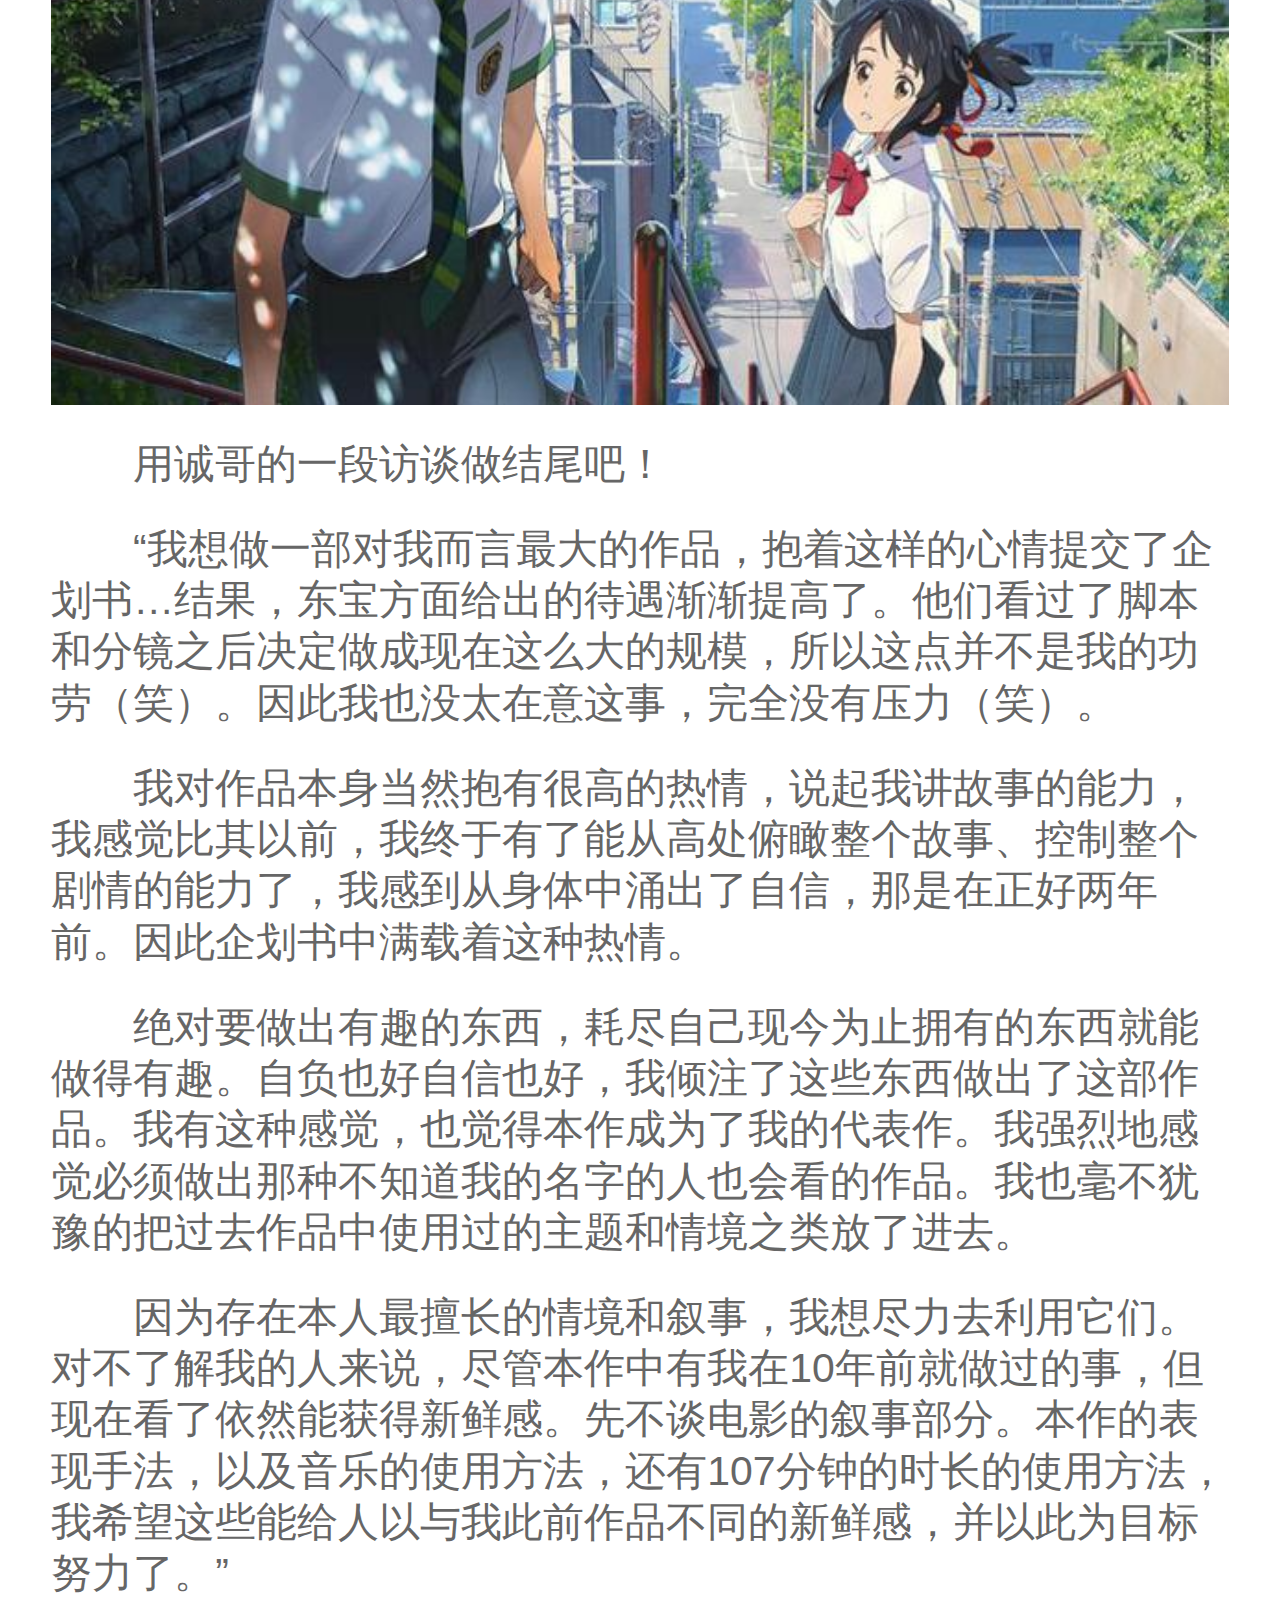
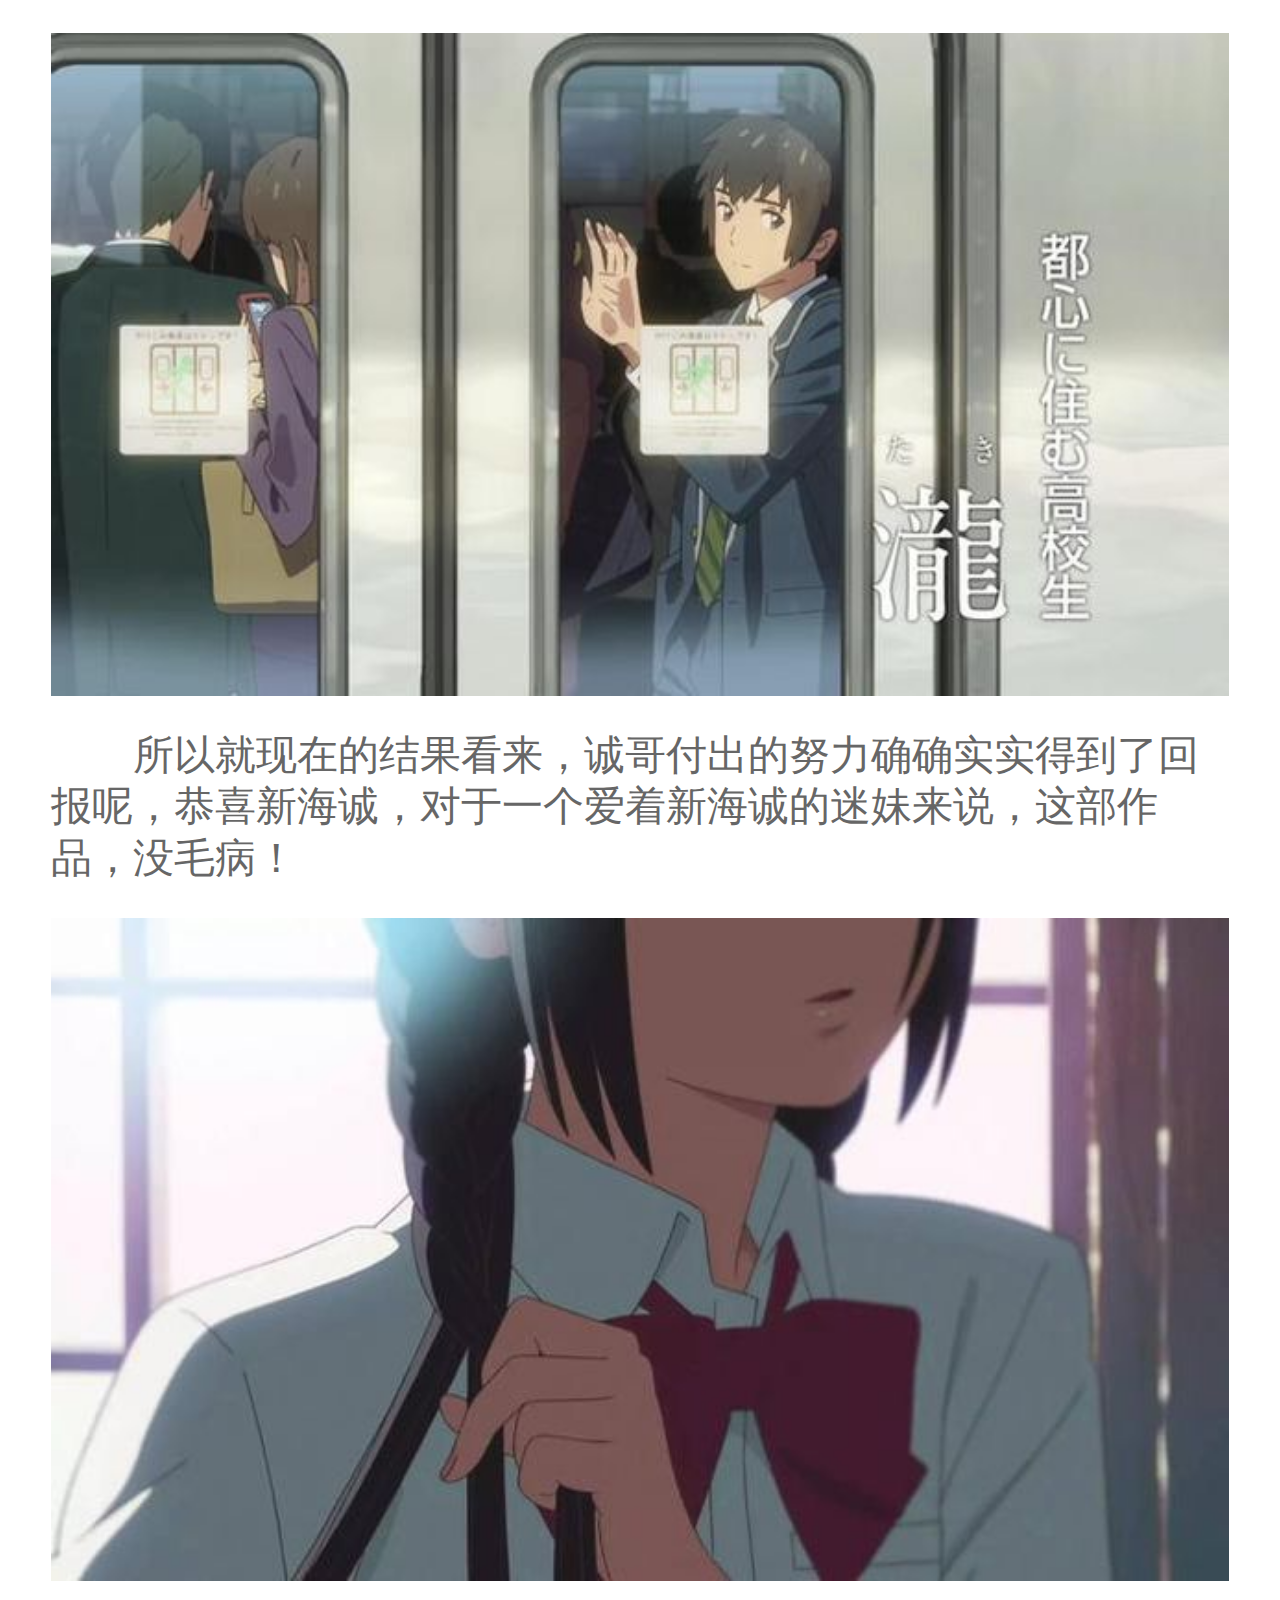
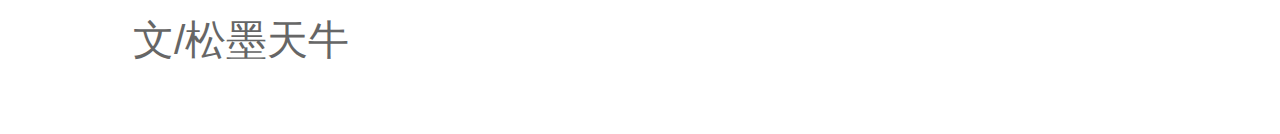
==== commit 8bb38252: "'b'" ====
--- a/content.html
+++ b/content.html
@@ -3,6 +3,9 @@
 <head>
     <meta charset="UTF-8">
     <meta name="viewport" content="initial-scale=1.0, maximum-scale=1.0, user-scalable=no" />
+    <meta name="x5-orientation" content="portrait | landscape" />
+    <meta name="format-detection" content="telephone=no, email=no" />
+    <meta name="screen-orientation" content="portrait">
     <link rel="shortcut icon" href="img/favicon.png">
     <link rel="stylesheet" href="css/swiper.min.css">
     <link rel="stylesheet" href="css/animate.css">
@@ -17,39 +20,52 @@
     <div class="content">
         <div class="title">
             <div class="back"><a href="news.html"></a></div>
-            <p>不学王健林4点起床，这位身兼3家公司CEO的牛人教你如何高效工作</p>
+            <p>问：你的名字？答：新海诚！</p>
             <div class="nav"></div>
+            <div class="share"></div>
         </div>
         <div class="img"></div>
         <div class="head">
-            不学王健林4点起床，这位身兼3家公司CEO的牛人教你如何高效工作
+            问：你的名字？答：新海诚！
         </div>
         <div class="word">
-            <p>最近，一张王健林的行程表在朋友圈流传，其中4点起床这一安排格外引人注目。不少人表示，有人比你有钱还比你努力，而且这个人还是首富。<b>所以起早贪黑真的是努力的唯一姿势吗？一位同时管理三家科技公司的大佬却认为，其实我们可以更加聪明地管理时间。</b></p>
-            <p>阿莫尔·萨尔瓦（Amol Sarva）是个工作高效的人，因为他不得不这样。</p>
-            <p>萨尔瓦是Knotable的创始人，也是Virgin Mobile USA和Halo Neuroscience的共同创始人。目前，萨瓦尔同时管理着三家公司。</p>
-            <p>知道这些后，你也许以为萨尔瓦每天就像打仗一样需要“备足弹药”：起床后先煮一锅提神用的喜马拉雅草药，并在喝之前闭目养神46分钟，精确到秒，然后游泳30圈，以此保持旺盛的体能和精力。</p>
-            <p>但其实萨瓦尔完全没有那么紧张，他每天早上起来后只是喝一杯黑咖啡。</p>
-            <p>那么他是如何做到从容地管理三家公司的呢？以下就是他分享的三条秘诀：</p>
-            <p><b>一．严格区分独自工作的时间和与他人共事的时间</b></p>
-            <p>萨尔瓦认为，<b>良好的时间管理开始于保卫自己的时间，有时甚至是自私地保卫自己。</b>“你的时间是最宝贵的。”他说，在你决定是否花费时间去做某件事情或如何使用时间之前，你都要牢记这一点。</p>
-            <p>首先，他规划了独自工作（没有任何人在旁边）的时间。在萨瓦尔看来，这样的独处时间和空间是神圣不可侵犯的，在这个时候他会做他不能委派给别人做的重要工作。“<b>比如头脑风暴工作，我就建议你在大家找不到你的地方进行。</b>”他说。</p>
-            <p>然后，萨瓦尔会规划相对松散的社交时间，以便与同事保持接触，而这些事通常是在办公室前面的吧台边完成。</p>
-            <p>第三，他建议，<b>公布自己要做的事情和想法，以免花费时间来跟同事单独解释。</b>“有很多人对自己的工作进度、遇到的问题、想法守口如瓶，但这完全没必要。”</p>
-            <p>萨瓦尔建议使用内部通讯工具把这些告知同事，或者使用某些社交媒体广播工具。他说，这对员工和外部人工都是有好处的。</p>
-            <p><b>二.只在非常必要时才与他人会面</b></p>
-            <p>萨瓦尔只在下列三种情况下与人会面：</p>
-            <p>1.需要小范围讨论问题。交萨瓦尔说，<b>流可以推动问题的解决，这在小组或一对一讨论中效果最明显。他认为人数众多的集体会议效率较低。</b></p>
-            <p>2.需要确定一项工作的截止日期。<b>某件事情需要大家一起来敲定时间时，才需要会议。</b>萨瓦尔说：“会议是一种社会负担，我们都在这里开会，谁来产出？”</p>
-            <p>3.社交。萨瓦尔说，和员工要保持必要的交流。就这种会面而言，他最喜欢的形式是在工作日四处走动，并与员工谈话，但这不同于把同时拽进“小黑屋”单独谈话。“<b>你并非为了某个特定的目的，</b>”萨瓦尔解释说，“你只是需要了解一下大家都在忙什么。”在萨瓦尔看来，这也是一种“会议”，但往往比大多数会议更有效。</p>
-            <p>另一方面，萨瓦尔告诫说，以下事务如果可以通过电子通讯手段或远程方式来完成，就不要开会：<b>传达通知、协调工作、做分析。</b></p>
-            <p><b>三.确保自己实时掌握高优先级事务的进度</b></p>
-            <p>管理时间和管理事务优先级不是两件完全独立的事情，但它们也不完全相同。为了确保在时间分配过程中确保高优先级事务的完成，萨尔瓦有几个技巧：</p>
-            <p>首先，他制作了一种叫做“现在和以后（now and later）”的表格。这种表格有助于他决定哪些事需要现在解决，哪些事情可以先放一放。但是，“现在”要做的事并不总是意味着“早晨的第一件事”。 萨瓦尔倾向于在早上独自做重要的（但不一定是紧急的）任务。<b>高优先级并不一定意味着紧急，反之亦然。</b></p>
-            <p>当谈到优先级时，萨瓦尔力求细节完美，强调行动。他相信，<b>如果你可以写出事情的解决步骤，就完全可以交给他人去完成，而不必你亲力亲为。</b>毕竟，作为领导者，如果对团队的执行力没有信心，安排优先级就没有意义。</p>
-            <p>萨瓦尔将大项目和大任务用“卡片”分解为多个小项目和小任务，这样就可以直观地看到一件事情的步骤。</p>
-            <p>萨尔瓦说，虽然千里之行也要从一小步开始，<b>但作为一个领导者，也要能够统揽全局，即预先看到所有的步骤，或至少尽可能看到更多的步骤。</b>萨瓦尔创立Knotable的意图就是创建一个“管理者的控制面板”，提供所有项目的鸟瞰图。</p>
-            <p>萨瓦尔知道，这从来不是一件容易的工作，但它是一件可操作的事情。（编译/谭思）</p>
+            <p>12月2号，天牛酱的朋友圈被一部电影刷屏了，而且这一刷屏现象绝不只是存在于天牛酱的朋友圈，连我那平常一直说“绝不会看这些动画片”的室友，今天回来对天牛酱说的第一句话都是问“《你的名字》到底是讲什么的啊？”这一现象实在是令天牛酱感到意外，要说为什么的话，就是这其中有很大一部分人天牛酱都不知道他们原来是有关注动漫的，这部叫做《你的名字》的动画电影，它来自二次元，来自我们最爱的那个宅圈，可这一次，阿宅们却不再被嘲讽幼稚和可笑，不管是宅圈还是非宅圈，都在晒票根。</p>
+            <p>可是当这样很多人在看着诚哥的电影时，天牛酱却表示心情复杂，怎么说，有点像小时候喜欢的那个毛绒娃娃，别人不注意时总想炫耀一下，可是当别人给予太多关注之后，天牛酱就只想把那个毛绒娃娃藏在被窝里不让人发现，有点像这样的感觉呢，不知道各位混宅圈的，是否会有同感？</p>
+            <p><img src="img/contents/title.jpg" alt=""></p>
+            <p>以上只是天牛酱无聊的碎碎念而已，还是希望诚哥能够在中国大陆有一个好的票房的，毕竟，新海诚是天牛酱一个很喜欢的监督，他的每一部作品，天牛酱都会毫不犹豫去看，如果你问为什么要去看《你的名字》这部动画电影？非要用一句话来概括的话，“单单有新海诚这个名字就足够了”，对于天牛酱而言，新海诚就是这样子的存在，从很早之前就一直非常喜欢他的作品，如果因为这部作品然后让诚哥被更多人认识，如果你们也是同样很喜欢他的话，天牛酱会感到非常开心的。</p>
+            <p><img src="img/contents/img1.jpg" alt=""></p>
+            <p>毕竟诚哥自己也是这么说的，“我希望这部作品能和命运中的观众相遇。对于我来说是制作的一部电影，但要是能有多一个人能看到它，也算是我的工作有了价值。”《你的名字》在日本自8月26日上映至今，总票房已经将近200亿日元。</p>
+            <p>毫无疑问，这部电影在商业上取得了巨大的成功，现阶段的豆瓣评分是8.9分，好评如潮，新海诚从最初的独立动画，到之后的“壁纸狂魔”，到现在的“集大成之作”，让天牛酱不禁怒吼一句，“这是诚哥的胜利！！！”或许，这次《你的名字》的引进，将创造历史，而我们正是这个历史的参与者和见证者。</p>
+            <p><img src="img/contents/img6.jpg" alt=""></p>
+            <p>早在《你的名字》公布了PV之后，天牛酱就一直心心念念着这部作品，终于在九月份得到了所谓的资源，嗯，作为一名诚哥脑残粉，天牛酱第一时间看了，尽管知道这是不对的，但还是忍不住了，那个时候看完就超想写一篇文，最终还是没写，因为貌似有大陆会上映的消息，万一真的有了，还是要到电影院支持的，后来证明天牛酱还是很有先见之明的。</p>
+            <p>那么这部电影到底有什么这么值得看的呢？这部电影和新海诚以前的作品相比多了些什么呢？首先当然是说画面，每一帧都是新海诚！天牛酱接触的新海诚作品里最早的应该是《星之声》这部独立动画，这是新海诚一个人的动画，人物那个丑的啊简直不敢相信，因为诚哥手绘功底确实不太佳，由于年代稍久，在现在看来画质也不太好，但是整体画面还是可以从中看出新海诚风格的，那就是对于光影的独特处理方式，诚哥的光影也许不是真实的光影，但一定是看上去非常舒服的光影。</p>
+            <p><img src="img/contents/img2.jpg" alt=""></p>
+            <p>而后诚哥专注于CG动画领域，并摸索出属于自己的技法，再加上作图软件的后期处理，逐渐形成了“壁纸”模式，被贴上了“小清新”、“青春”等等标签，《秒五》、《云之彼端》、《言叶之庭》等都是这种类型的，还有尝试转型的，被很多人说在模仿宫崎骏的《追逐繁星的孩子》，关于这一部，天牛酱曾专门写了一篇文，来诉说自己对这一部的不喜欢，在经历了转型不太成功之后。
+</p>
+            <p>终于，《你的名字》来了，这一次，诚哥终于可以好好地讲一个动人的故事了。当然不是说诚哥之前的作品没有好故事，只是之前的新海诚，天牛酱看的是一种感觉，之所以之前能写《追逐繁星的孩子》的文，也是因为天牛酱有能力说它的故事，对于《秒五》这类的，天牛酱还真没办法写出什么感想，因为是一种很难描述的感觉。</p>
+            <p><img src="img/contents/img3.jpg" alt=""></p>
+            <p>画面一如既往，诚哥的独特文艺青春气息也丝毫不减，上次天牛酱在《追逐繁星的孩子》的那一篇说“新海诚把他喜欢的东西全放这里了，却没有带来新海诚的感觉”，这次，新海诚照样把他喜欢的东西全放在《你的名字》里了。除了固有的新海诚感觉，还带来从未有过的新海诚感觉，他喜欢的距离感，他喜欢的电车，他喜欢的自然景观，他喜欢的，都在这里啊(＞﹏＜)甚至连有些台词都略微相似，印象比较深的是，《星之声》里的“阿升，我，就在这里啊”，《云之彼端》里的“你在那里吗”，《你的名字》里的“泷在这里”，好啦好啦不管你们在哪里，你们都有在自己在的那里找到幸福就好了呢。</p>
+            <p>音乐方面，很多人都在刷《前前前世》这首歌，不过天牛酱最喜欢的是《梦灯笼》和《なんでもないや》这两首，在这部电影里，诚哥用了四首vocal（含人声）歌曲，而且这四首歌还是专门为这部作品创作的，所以在情节和情绪的推动和渲染上有很大帮助，天牛酱才不会说光看片头《梦灯笼》响起来的时候就已经有想要哭的感觉了。而且诚哥在《言叶之庭》和《你的名字》这两部里，都是根据音轨画分镜的，这让契合度再一次提高了。至于配音方面呢，据诚哥自己说的是，</p>
+            <p><img src="img/contents/img4.jpg" alt=""></p>
+            <p>“虽然我认为就是选声优或是选演员，但我并不会仅选一边。我追求的是哪一方更合适，或者能带给我意想不到的启发，因此这次就采用了演员阵容来饰演主角，而其他则靠声优来巩固的形式。”</p>
+            <p>男主角的配音神木隆之介是直接被指名的，如何把控好男生体内的女生部分将是看点之一，而女主角配音上白石萌音则是由选拔产生的，据说能让诚哥看到三叶的角色轮廓呢，特别有意思的是，香菜酱在出演了《言叶之庭》之后，在《你的名字》里再次担任老师这一角色，这个据说是诚哥给粉丝的惊喜，天牛酱就在此谢谢大佬了。</p>
+            <p>最后说故事本身，熟悉新海诚的人知道，这个故事换另外一个人来讲，肯定不会这么好看，因为故事本身也具有很浓烈的新海诚感觉，人与人之间的距离感，跨越时空的思念，美但有点凄的景物，一个单纯却不俗气的爱情故事，加入了时空，灾难和互换身体等比较科幻的元素，让这个爱情故事变得很新海诚，从少男少女们不起眼的相处，到最后的拯救世界，在没看这部作品之前，你很难想象它们之间是怎样联系和发展的，新海诚把一件很细小的事情加以修饰放大到世界和自然，这大概就是这个故事的魅力所在。</p>
+            <p>嘛，这个故事，天牛酱就擅自将它理解为好结局了，当然看法不同是很正常的，还看到有人说整个故事都是泷在山上自己做的梦，分析得有理有据呢。</p>
+            <p><img src="img/contents/img5.jpg" alt=""></p>
+            <p>用诚哥的一段访谈做结尾吧！</p>
+            <p>“我想做一部对我而言最大的作品，抱着这样的心情提交了企划书…结果，东宝方面给出的待遇渐渐提高了。他们看过了脚本和分镜之后决定做成现在这么大的规模，所以这点并不是我的功劳（笑）。因此我也没太在意这事，完全没有压力（笑）。</p>
+            <p>我对作品本身当然抱有很高的热情，说起我讲故事的能力，我感觉比其以前，我终于有了能从高处俯瞰整个故事、控制整个剧情的能力了，我感到从身体中涌出了自信，那是在正好两年前。因此企划书中满载着这种热情。</p>
+            <p>绝对要做出有趣的东西，耗尽自己现今为止拥有的东西就能做得有趣。自负也好自信也好，我倾注了这些东西做出了这部作品。我有这种感觉，也觉得本作成为了我的代表作。我强烈地感觉必须做出那种不知道我的名字的人也会看的作品。我也毫不犹豫的把过去作品中使用过的主题和情境之类放了进去。</p>
+            <p>因为存在本人最擅长的情境和叙事，我想尽力去利用它们。对不了解我的人来说，尽管本作中有我在10年前就做过的事，但现在看了依然能获得新鲜感。先不谈电影的叙事部分。本作的表现手法，以及音乐的使用方法，还有107分钟的时长的使用方法，我希望这些能给人以与我此前作品不同的新鲜感，并以此为目标努力了。”</p>
+            <p><img src="img/contents/img6.jpg" alt=""></p>
+            <p>所以就现在的结果看来，诚哥付出的努力确确实实得到了回报呢，恭喜新海诚，对于一个爱着新海诚的迷妹来说，这部作品，没毛病！</p>
+            <p><img src="img/contents/img7.jpg" alt=""></p>
+            <p>文/松墨天牛</p>
+        </div>
+        <div class="pinglun">
+            <input type="text" placeholder="说点儿什么吧..." required autofocus>
+            <i class="iconfont icon-shoucang"></i>
+            <i class="iconfont icon-share6 share"></i>
         </div>
     </div>
 </body>
--- a/css/index.css
+++ b/css/index.css
@@ -2,8 +2,7 @@
   margin: 0;
   padding: 0;
   list-style: none;
-  box-sizing: border-box;
-  font-family: Helvetica; }
+  box-sizing: border-box; }
 
 a {
   text-decoration: none;
@@ -12,9 +11,49 @@
 img {
   border: none; }
 
+a, button {
+  -webkit-tap-highlight-color: transparent; }
+
+button {
+  -webkit-appearance: none; }
+
 html, body {
   width: 100%;
-  height: 100%; }
+  height: 100%;
+  font-family: Helvetica; }
+
+@font-face {
+  font-family: "iconfont";
+  src: url("../font/iconfont.eot?t=1480950484019");
+  /* IE9*/
+  src: url("../font/iconfont.eot?t=1480950484019#iefix") format("embedded-opentype"), url("../font/iconfont.woff?t=1480950484019") format("woff"), url("../font/iconfont.ttf?t=1480950484019") format("truetype"), url("../font/iconfont.svg?t=1480950484019#iconfont") format("svg");
+  /* iOS 4.1- */ }
+
+.iconfont {
+  font-family: "iconfont" !important;
+  font-size: 16px;
+  font-style: normal;
+  -webkit-font-smoothing: antialiased;
+  -webkit-text-stroke-width: 0.2px;
+  -moz-osx-font-smoothing: grayscale; }
+
+.icon-share6:before {
+  content: "\e602"; }
+
+.icon-shoucang:before {
+  content: "\e611"; }
+
+.icon-xinwen:before {
+  content: "\e62c"; }
+
+.icon-wode:before {
+  content: "\e618"; }
+
+.icon-tubiao15:before {
+  content: "\e64f"; }
+
+.icon-bbs:before {
+  content: "\e600"; }
 
 .swiper-container {
   width: 100%;
@@ -116,7 +155,7 @@
   .login .input {
     width: 4.6rem;
     height: 2.2rem;
-    margin: 5.6rem auto 0; }
+    margin: 5.3rem auto 0; }
     .login .input input {
       font-size: 0.4rem;
       color: #ffffff;
@@ -139,89 +178,252 @@
   height: 100%;
   position: absolute;
   background-color: #efefef; }
-  .list h2 {
-    width: 100%;
-    height: 1rem;
-    background-color: #fafafa;
-    border-bottom: 0.01rem solid #dcdcde;
-    color: #000000;
-    text-align: center;
-    font-size: 0.5rem;
-    line-height: 1rem; }
-  .list .input {
-    width: 100%;
-    height: 1rem;
-    display: flex;
-    justify-content: space-around;
-    align-items: center; }
-    .list .input .search {
-      width: 6.3rem;
-      height: 0.75rem;
-      background-color: #ffffff;
-      border-radius: 0.1rem;
+  .list #index {
+    width: 100%;
+    display: block; }
+    .list #index h2 {
+      width: 100%;
+      height: 1rem;
+      background-color: #fafafa;
+      border-bottom: 0.01rem solid #dcdcde;
+      color: #000000;
+      text-align: center;
+      font-size: 0.5rem;
+      line-height: 1rem; }
+    .list #index .input {
+      width: 100%;
+      height: 1rem;
       display: flex;
-      justify-content: flex-start;
+      justify-content: space-around;
       align-items: center; }
-      .list .input .search .magnifier {
+      .list #index .input .search {
+        width: 6.3rem;
+        height: 0.75rem;
+        background-color: #ffffff;
+        border-radius: 0.1rem;
+        display: flex;
+        justify-content: flex-start;
+        align-items: center; }
+        .list #index .input .search .magnifier {
+          width: 0.4rem;
+          height: 0.4rem;
+          margin-left: 0.1rem;
+          background-image: url("../img/list/magnifier.png");
+          background-size: cover;
+          background-repeat: no-repeat;
+          cursor: pointer; }
+        .list #index .input .search input {
+          width: 92%;
+          font-size: 0.3rem;
+          line-height: 0.75rem;
+          border: none;
+          outline: none;
+          background-color: transparent; }
+      .list #index .input .cancel {
         width: 0.4rem;
         height: 0.4rem;
-        margin-left: 0.1rem;
-        background-image: url("../img/list/magnifier.png");
+        background-image: url("../img/list/cancel.png");
         background-size: cover;
         background-repeat: no-repeat;
         cursor: pointer; }
-      .list .input .search input {
-        width: 92%;
-        font-size: 0.3rem;
-        line-height: 0.75rem;
-        border: none;
-        outline: none;
-        background-color: transparent; }
-    .list .input .cancel {
-      width: 0.4rem;
-      height: 0.4rem;
-      background-image: url("../img/list/cancel.png");
-      background-size: cover;
-      background-repeat: no-repeat;
-      cursor: pointer; }
-  .list .new {
-    width: 100%;
-    display: flex;
-    justify-content: space-between;
-    flex-wrap: wrap;
-    align-content: center; }
-    .list .new div {
-      width: 3.66rem;
-      height: 3.66rem;
-      margin-bottom: 0.15rem; }
-      .list .new div a {
-        display: block;
-        width: 100%;
-        height: 100%; }
-    .list .new .news1 {
-      background-image: url("../img/list/1.png");
-      background-size: cover;
+    .list #index .new {
+      width: 100%;
+      display: flex;
+      justify-content: space-between;
+      flex-wrap: wrap;
+      align-content: center; }
+      .list #index .new div {
+        width: 3.66rem;
+        height: 3.66rem;
+        margin-bottom: 0.15rem; }
+        .list #index .new div a {
+          display: block;
+          width: 100%;
+          height: 100%; }
+      .list #index .new .news1 {
+        background-image: url("../img/list/1.png");
+        background-size: cover;
+        background-repeat: no-repeat; }
+      .list #index .new .news2 {
+        background-image: url("../img/list/2.png");
+        background-size: cover;
+        background-repeat: no-repeat; }
+      .list #index .new .news3 {
+        background-image: url("../img/list/3.png");
+        background-size: cover;
+        background-repeat: no-repeat; }
+      .list #index .new .news4 {
+        background-image: url("../img/list/4.png");
+        background-size: cover;
+        background-repeat: no-repeat; }
+      .list #index .new .news5 {
+        background-image: url("../img/list/5.png");
+        background-size: cover;
+        background-repeat: no-repeat; }
+      .list #index .new .news6 {
+        background-image: url("../img/list/6.png");
+        background-size: cover;
+        background-repeat: no-repeat; }
+      .list #index .new .news7 {
+        background-image: url("../img/list/7.png");
+        background-size: cover;
+        background-repeat: no-repeat; }
+      .list #index .new .news8 {
+        background-image: url("../img/list/8.png");
+        background-size: cover;
+        background-repeat: no-repeat; }
+      .list #index .new .news9 {
+        background-image: url("../img/list/9.png");
+        background-size: cover;
+        background-repeat: no-repeat; }
+      .list #index .new .news10 {
+        background-image: url("../img/list/10.png");
+        background-size: cover;
+        background-repeat: no-repeat; }
+  .list #luntan {
+    width: 100%;
+    display: none; }
+    .list #luntan h2 {
+      width: 100%;
+      height: 1rem;
+      background-color: #fafafa;
+      border-bottom: 0.01rem solid #dcdcde;
+      color: #000000;
+      text-align: center;
+      font-size: 0.5rem;
+      line-height: 1rem; }
+    .list #luntan .input {
+      width: 100%;
+      height: 1rem;
+      display: flex;
+      justify-content: space-around;
+      align-items: center; }
+      .list #luntan .input .search {
+        width: 6.3rem;
+        height: 0.75rem;
+        background-color: #ffffff;
+        border-radius: 0.1rem;
+        display: flex;
+        justify-content: flex-start;
+        align-items: center; }
+        .list #luntan .input .search .magnifier {
+          width: 0.4rem;
+          height: 0.4rem;
+          margin-left: 0.1rem;
+          background-image: url("../img/list/magnifier.png");
+          background-size: cover;
+          background-repeat: no-repeat;
+          cursor: pointer; }
+        .list #luntan .input .search input {
+          width: 92%;
+          font-size: 0.3rem;
+          line-height: 0.75rem;
+          border: none;
+          outline: none;
+          background-color: transparent; }
+      .list #luntan .input .cancel {
+        width: 0.4rem;
+        height: 0.4rem;
+        background-image: url("../img/list/cancel.png");
+        background-size: cover;
+        background-repeat: no-repeat;
+        cursor: pointer; }
+    .list #luntan .luntanlist {
+      width: 100%;
+      height: 20rem;
+      padding-top: 0.1rem;
+      background-image: url("../img/luntan/luntan.png");
+      background-size: contain;
       background-repeat: no-repeat; }
-    .list .new .news2 {
-      background-image: url("../img/list/2.png");
-      background-size: cover;
+  .list #xiaoxi {
+    width: 100%;
+    display: none; }
+    .list #xiaoxi h2 {
+      width: 100%;
+      height: 1rem;
+      background-color: #fafafa;
+      border-bottom: 0.01rem solid #dcdcde;
+      color: #000000;
+      text-align: center;
+      font-size: 0.5rem;
+      line-height: 1rem; }
+    .list #xiaoxi .input {
+      width: 100%;
+      height: 1rem;
+      display: flex;
+      justify-content: space-around;
+      align-items: center; }
+      .list #xiaoxi .input .search {
+        width: 6.3rem;
+        height: 0.75rem;
+        background-color: #ffffff;
+        border-radius: 0.1rem;
+        display: flex;
+        justify-content: flex-start;
+        align-items: center; }
+        .list #xiaoxi .input .search .magnifier {
+          width: 0.4rem;
+          height: 0.4rem;
+          margin-left: 0.1rem;
+          background-image: url("../img/list/magnifier.png");
+          background-size: cover;
+          background-repeat: no-repeat;
+          cursor: pointer; }
+        .list #xiaoxi .input .search input {
+          width: 92%;
+          font-size: 0.3rem;
+          line-height: 0.75rem;
+          border: none;
+          outline: none;
+          background-color: transparent; }
+      .list #xiaoxi .input .cancel {
+        width: 0.4rem;
+        height: 0.4rem;
+        background-image: url("../img/list/cancel.png");
+        background-size: cover;
+        background-repeat: no-repeat;
+        cursor: pointer; }
+    .list #xiaoxi .xiaoxilist {
+      width: 100%;
+      height: 20rem;
+      padding-top: 0.1rem;
+      background-image: url("../img/xiaoxi/xiaoxi.png");
+      background-size: contain;
       background-repeat: no-repeat; }
-    .list .new .news3 {
-      background-image: url("../img/list/3.png");
-      background-size: cover;
-      background-repeat: no-repeat; }
-    .list .new .news4 {
-      background-image: url("../img/list/4.png");
-      background-size: cover;
-      background-repeat: no-repeat; }
-    .list .new .news5 {
-      background-image: url("../img/list/5.png");
-      background-size: cover;
-      background-repeat: no-repeat; }
-    .list .new .news6 {
-      background-image: url("../img/list/6.png");
-      background-size: cover;
-      background-repeat: no-repeat; }
+  .list #wode {
+    width: 100%;
+    height: 100%;
+    display: none;
+    background-image: url("../img/wode/wode.png");
+    background-size: contain;
+    background-repeat: no-repeat; }
+
+#nav {
+  width: 100%;
+  height: 1.4rem;
+  padding: 0.2rem;
+  border-top: 0.01rem solid #8f8e8e;
+  position: fixed;
+  bottom: 0;
+  background-color: #ffffff;
+  display: flex;
+  justify-content: space-around;
+  z-index: 100; }
+  #nav .item {
+    width: 1rem;
+    height: 1rem;
+    color: #8f8e8e;
+    text-align: center; }
+    #nav .item i {
+      display: block;
+      line-height: 0.5rem;
+      font-size: 0.5rem; }
+    #nav .item span {
+      line-height: 0.5rem;
+      font-size: 0.3rem;
+      display: block; }
+  #nav .item.active {
+    color: #4096fb; }
 
 .news {
   width: 100%;
@@ -230,7 +432,7 @@
   .news .title {
     width: 100%;
     height: 1rem;
-    background-color: #38373c;
+    background-color: #3A393E;
     display: flex;
     justify-content: space-between;
     align-items: center;
@@ -325,16 +527,17 @@
           background-position: center;
           background-repeat: no-repeat; }
     .news .newslist .newsItem:nth-child(1) .img {
-      background-image: url("../img/news/news1.png"); }
+      background-image: url("../img/news/news1.jpg"); }
     .news .newslist .newsItem:nth-child(2) .img {
-      background-image: url("../img/news/news2.png"); }
+      background-image: url("../img/news/news2.jpg"); }
     .news .newslist .newsItem:nth-child(3) .img {
-      background-image: url("../img/news/news3.png"); }
+      background-image: url("../img/news/news3.jpg"); }
     .news .newslist .newsItem:nth-child(4) .img {
       background-image: url("../img/news/news4.jpg"); }
 
 .content {
   width: 100%;
+  height: 100%;
   position: absolute; }
   .content .title {
     width: 100%;
@@ -369,6 +572,20 @@
       background-size: cover;
       background-position: center;
       background-repeat: no-repeat; }
+    .content .title .share {
+      width: 5.39rem;
+      height: 7.27rem;
+      background-image: url("../img/contents/share.png");
+      background-size: cover;
+      background-position: center;
+      background-repeat: no-repeat;
+      position: fixed;
+      top: 0;
+      left: 0;
+      right: 0;
+      bottom: 0;
+      margin: auto;
+      display: none; }
   .content .img {
     width: 100%;
     height: 3.5rem;
@@ -394,3 +611,27 @@
     .content .word p {
       text-indent: 2em;
       margin-bottom: 0.2rem; }
+      .content .word p img {
+        display: block;
+        width: 100%;
+        margin: 0 auto; }
+  .content .pinglun {
+    width: 100%;
+    height: 1rem;
+    position: fixed;
+    bottom: 0;
+    background-color: #ffffff;
+    color: rgba(31, 99, 119, 0.51);
+    display: flex;
+    justify-content: space-around;
+    align-items: center;
+    font-size: 0.6rem; }
+    .content .pinglun input {
+      width: 4rem;
+      font-size: 0.3rem;
+      line-height: 0.6rem;
+      border: 0.01rem solid #0D8BBD;
+      border-radius: 0.4rem;
+      outline: none;
+      background-color: transparent;
+      padding-left: 0.2rem; }
